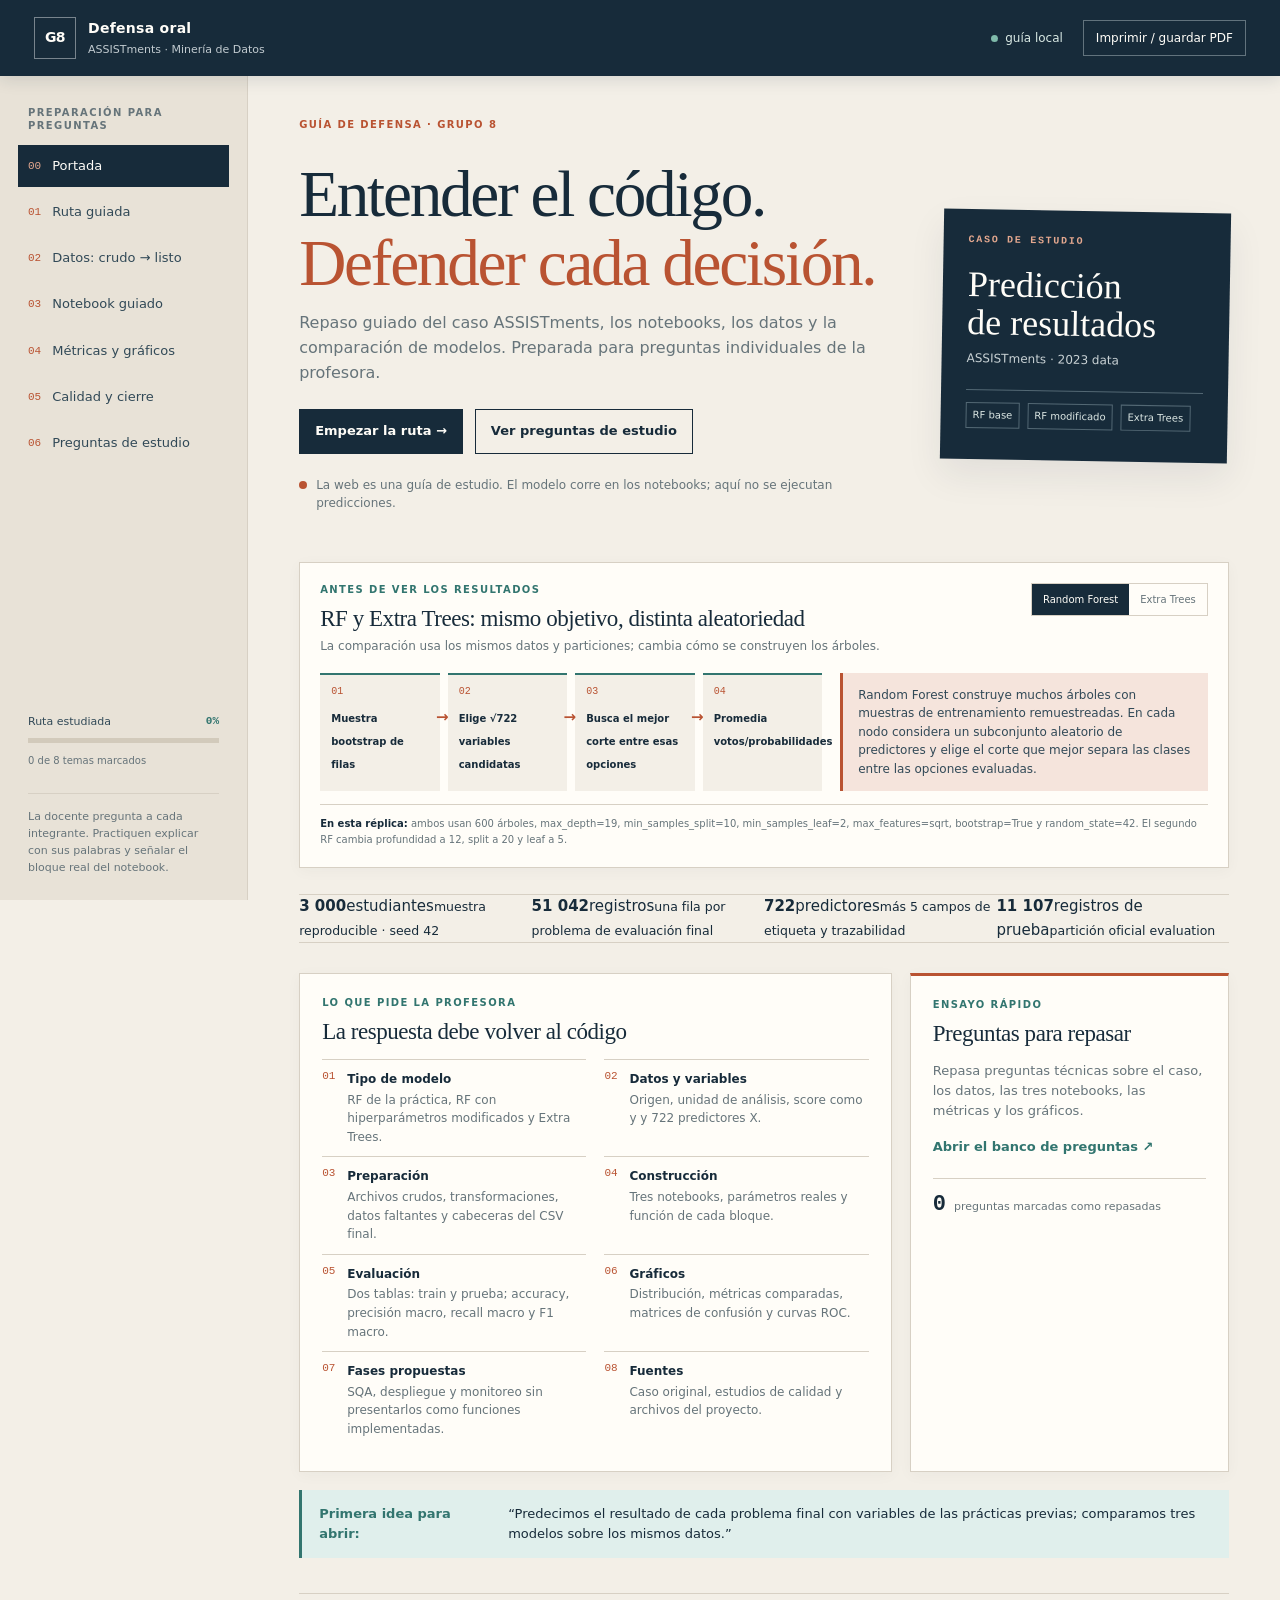
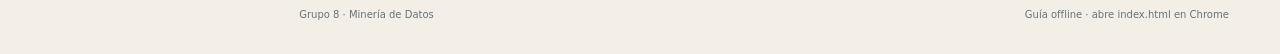
==== basura/index.html @ aad22319 "feat: publicar guia interactiva y notebooks depurados" ====
<!doctype html>
<html lang="es">
<head>
  <meta charset="utf-8">
  <meta name="viewport" content="width=device-width, initial-scale=1">
  <meta name="theme-color" content="#172b3a">
  <meta name="description" content="Guía interactiva para preparar la defensa oral del proyecto ASSISTments del Grupo 8.">
  <title>Defensa oral · ASSISTments · Grupo 8</title>
  <link rel="stylesheet" href="css/guia.css?v=20261109-9">
</head>
<body>
  <header class="topbar">
    <a class="brand" href="#inicio" data-go="inicio" aria-label="Ir al inicio de la guía">
      <span class="brand-mark">G8</span>
      <span><strong>Defensa oral</strong><small>ASSISTments · Minería de Datos</small></span>
    </a>
    <div class="top-actions">
      <span class="offline-badge"><i></i> guía local</span>
      <button class="quiet-button" id="printGuide" type="button">Imprimir / guardar PDF</button>
    </div>
  </header>

  <div class="shell">
    <aside class="sidebar" aria-label="Navegación principal">
      <p class="rail-label">Preparación para preguntas</p>
      <nav id="mainNav">
        <button class="nav-item active" data-go="inicio"><span class="nav-num">00</span> Portada</button>
        <button class="nav-item" data-go="ruta"><span class="nav-num">01</span> Ruta guiada</button>
        <button class="nav-item" data-go="datos"><span class="nav-num">02</span> Datos: crudo → listo</button>
        <button class="nav-item" data-go="codigo"><span class="nav-num">03</span> Notebook guiado</button>
        <button class="nav-item" data-go="resultados"><span class="nav-num">04</span> Métricas y gráficos</button>
        <button class="nav-item" data-go="calidad"><span class="nav-num">05</span> Calidad y cierre</button>
        <button class="nav-item" data-go="preguntas"><span class="nav-num">06</span> Preguntas de estudio</button>
      </nav>
      <div class="rail-progress">
        <div class="rail-progress-head"><span>Ruta estudiada</span><strong id="routePercent">0%</strong></div>
        <div class="progress-track"><span id="routeBar"></span></div>
        <small id="routeCount">0 de 8 temas marcados</small>
      </div>
      <div class="rail-note">La docente pregunta a cada integrante. Practiquen explicar con sus palabras y señalar el bloque real del notebook.</div>
    </aside>

    <main id="mainContent">
      <section class="view active" data-view="inicio" id="inicio">
        <div class="eyebrow">GUÍA DE DEFENSA · GRUPO 8</div>
        <div class="hero-grid">
          <div class="hero-copy">
            <h1>Entender el código.<br><em>Defender cada decisión.</em></h1>
            <p class="lead">Repaso guiado del caso ASSISTments, los notebooks, los datos y la comparación de modelos. Preparada para preguntas individuales de la profesora.</p>
            <div class="hero-actions">
              <button class="button primary" data-go="ruta">Empezar la ruta <span aria-hidden="true">→</span></button>
              <button class="button secondary" data-go="preguntas">Ver preguntas de estudio</button>
            </div>
            <div class="hero-warning"><span class="warning-dot"></span><span>La web es una guía de estudio. El modelo corre en los notebooks; aquí no se ejecutan predicciones.</span></div>
          </div>
          <div class="hero-stamp" aria-label="Tema de la defensa">
            <div class="stamp-top">CASO DE ESTUDIO</div>
            <div class="stamp-main">Predicción<br>de resultados</div>
            <div class="stamp-bottom">ASSISTments · 2023 data</div>
            <div class="stamp-line"></div>
            <div class="stamp-models"><span>RF base</span><span>RF modificado</span><span>Extra Trees</span></div>
          </div>
        </div>
        <section class="algorithm-primer" aria-labelledby="algorithmPrimerTitle">
          <div class="algorithm-primer-heading"><div><div class="panel-kicker">ANTES DE VER LOS RESULTADOS</div><h2 id="algorithmPrimerTitle">RF y Extra Trees: mismo objetivo, distinta aleatoriedad</h2><p>La comparación usa los mismos datos y particiones; cambia cómo se construyen los árboles.</p></div><div class="algorithm-toggle" role="tablist" aria-label="Comparar algoritmos"><button class="active" data-algorithm="rf" type="button">Random Forest</button><button data-algorithm="et" type="button">Extra Trees</button></div></div>
          <div class="algorithm-primer-body"><div id="algorithmDiagram" class="algorithm-diagram"></div><div id="algorithmPrimerText" class="algorithm-primer-text"></div></div>
          <div class="shared-model-note"><b>En esta réplica:</b> ambos usan 600 árboles, max_depth=19, min_samples_split=10, min_samples_leaf=2, max_features=sqrt, bootstrap=True y random_state=42. El segundo RF cambia profundidad a 12, split a 20 y leaf a 5.</div>
        </section>
        <div class="stat-strip" id="statGrid"></div>
        <div class="home-columns">
          <div class="surface-panel checklist-panel">
            <div class="panel-kicker">LO QUE PIDE LA PROFESORA</div>
            <h2>La respuesta debe volver al código</h2>
            <div class="requirement-list" id="requirementList"></div>
          </div>
          <div class="surface-panel oral-panel">
            <div class="panel-kicker">ENSAYO RÁPIDO</div>
            <h2>Preguntas para repasar</h2>
            <p>Repasa preguntas técnicas sobre el caso, los datos, las tres notebooks, las métricas y los gráficos.</p>
            <button class="text-link" id="quickQuestion">Abrir el banco de preguntas <span aria-hidden="true">↗</span></button>
            <div class="quick-stat"><b id="knownCount">0</b><span>preguntas marcadas como repasadas</span></div>
          </div>
        </div>
        <div class="bottom-callout"><strong>Primera idea para abrir:</strong><span>“Predecimos el resultado de cada problema final con variables de las prácticas previas; comparamos tres modelos sobre los mismos datos.”</span></div>
      </section>

      <section class="view" data-view="ruta" id="ruta" hidden>
        <div class="page-heading"><div><div class="eyebrow">01 / EXPLICACIÓN EN ORDEN</div><h1>Ruta guiada de defensa</h1><p class="lead">Sigue el hilo del problema hasta la propuesta. Cada paso incluye qué decir, qué mostrar y dónde encontrarlo.</p></div><div class="heading-mark">08 <small>pasos</small></div></div>
        <div class="guided-layout">
          <nav class="step-list" id="stepList" aria-label="Pasos de la exposición"></nav>
          <article class="step-stage" id="stepStage" aria-live="polite"></article>
        </div>
        <div class="step-controls"><button class="button secondary" id="prevStep">← Anterior</button><div class="step-meter"><span id="stepNumber">Paso 1 de 8</span><div class="progress-track"><span id="stepBar"></span></div></div><button class="button primary" id="nextStep">Siguiente →</button></div>
      </section>

      <section class="view" data-view="datos" id="datos" hidden>
        <div class="page-heading"><div><div class="eyebrow">02 / INSPECCIÓN EN VIVO</div><h1>De archivos crudos a una fila modelable</h1><p class="lead">Si la profesora pide abrir un CSV, explica primero qué representa y luego qué cambió al prepararlo.</p></div><div class="heading-mark">CSV <small>× 2</small></div></div>
        <div class="data-switch" role="tablist" aria-label="Elegir vista de datos">
          <button class="data-tab active" role="tab" aria-selected="true" data-data-tab="raw">Archivos crudos</button>
          <button class="data-tab" role="tab" aria-selected="false" data-data-tab="prepared">CSV preparado</button>
        </div>
        <div class="data-panel active" id="rawPanel" role="tabpanel">
          <div class="data-summary"><div><span class="panel-kicker">ANTES DE TRANSFORMAR</span><h2>Varios archivos, una función por archivo</h2><p>Los datos están distribuidos en archivos con claves que permiten unir resultados finales y actividad previa.</p></div><span class="button secondary small" title="Los datos fuente no se publican en este sitio">CSV crudo: disponible en el proyecto local</span></div>
          <div class="raw-table-wrap"><table class="data-table"><thead><tr><th>Archivo</th><th>Qué aporta</th><th>Qué enseñar</th></tr></thead><tbody id="rawFiles"></tbody></table></div>
          <div class="sample-row"><div class="sample-label">Cabecera real del archivo de puntajes</div><div class="code-mini"><span>assignment_log_id</span><span>problem_id</span><span>score</span><b>[ID oculto]</b><b>[ID oculto]</b><b>0 o 1</b></div><p>Los identificadores se ocultan en esta vista. En evaluation, el código intenta completar <code>score</code> desde <code>unit_test_scores.csv</code> cuando está disponible.</p></div>
        </div>
        <div class="data-panel" id="preparedPanel" role="tabpanel" hidden>
          <div class="data-summary"><div><span class="panel-kicker">DESPUÉS DE PREPARAR</span><h2>Una tabla de 727 columnas</h2><p>La primera fila conserva etiqueta y rastreo; los predictores agregan práctica, tutoría, secuencia, problema y vector de texto ya disponible.</p></div><span class="button secondary small" title="El archivo preparado no se publica en este sitio">CSV procesado: disponible en el proyecto local</span></div>
          <div class="prepared-facts"><div><strong>51 042</strong><span>filas</span></div><div><strong>3 000</strong><span>estudiantes</span></div><div><strong>727</strong><span>columnas totales</span></div><div><strong>722</strong><span>predictores</span></div></div>
          <div class="processed-columns"><div class="panel-kicker">CABECERAS PARA SEÑALAR</div><div id="processedColumns" class="chips"></div></div>
          <div class="file-link-line"><span>El CSV preparado <code>assistments_rf_dataset.csv.gz</code> se genera localmente al ejecutar el notebook de preparación; no se incluye en el sitio.</span></div>
        </div>
        <div class="answer-note"><b>Respuesta corta:</b> los archivos crudos registran partes del proceso; el CSV preparado deja una fila por problema final y las variables numéricas que consume el modelo.</div>
      </section>

      <section class="view" data-view="codigo" id="codigo" hidden>
        <div class="page-heading"><div><div class="eyebrow">03 / CUADERNO INTERACTIVO</div><h1>Recorrido guiado del código</h1><p class="lead">Elige un notebook y avanza por sus etapas. Cada etapa muestra qué entra, qué hace el código, qué produce y abre el bloque fuente relacionado.</p></div><div class="heading-mark">.ipynb <small>3 cuadernos</small></div></div>
        <div class="notebook-topline"><nav id="notebookTabs" class="notebook-tabs" aria-label="Elegir notebook"></nav><div class="notebook-utility"><span><b id="notebookProgress">0</b> celdas repasadas</span><a id="openNotebook" class="text-link" download>Abrir notebook principal ↗</a></div></div>
        <div class="notebook-intro"><div><div class="panel-kicker" id="notebookFileLabel"></div><h2 id="notebookTitle"></h2><p id="notebookPurpose"></p></div><div class="source-label"><i></i>Código fuente · celdas explicadas</div></div>
        <div class="notebook-stage-nav" role="region" aria-label="Navegación por etapas"><button class="button secondary" id="prevNotebookStage" type="button">← Anterior</button><div class="stage-nav-center"><label for="notebookStageSelect">ETAPA DEL NOTEBOOK</label><select id="notebookStageSelect" aria-label="Elegir etapa del notebook"></select><span id="notebookStageCounter"></span></div><button class="button primary" id="nextNotebookStage" type="button">Siguiente →</button></div>
        <section class="notebook-stage-guide" aria-labelledby="notebookStageHeading">
          <div class="stage-guide-heading"><div><div class="panel-kicker">ETAPA SELECCIONADA</div><h2 id="notebookStageHeading">Entrada → proceso → transformación → modelado → salida</h2><p>Abajo se indica a qué fase pertenece y qué hace el código en esta etapa.</p></div><span class="stage-guide-stamp">ETAPA Y FASE</span></div>
          <article id="notebookStageDetail" class="notebook-stage-detail" aria-live="polite"></article>
        </section>
        <div class="notebook-workspace">
          <article class="notebook-cell-view">
            <div class="notebook-cell-heading"><div><span class="cell-in-prompt" id="codeCellNumber">In [ ]</span><h2 id="codeCellTitle"></h2></div><button class="mark-cell" id="markNotebookCell" type="button">Marcar repasada ✓</button></div>
            <p id="codeCellExplanation" class="cell-purpose"></p>
            <div class="code-pointer" aria-live="polite"><span class="code-pointer-arrow" aria-hidden="true">↓</span><div><b>ESTA ETAPA SE SEÑALA EN EL CÓDIGO</b><p id="codePointerText"></p></div></div>
            <div class="cell-code-head"><span>CÓDIGO FUENTE · CELDA DEL NOTEBOOK</span><div class="cell-tools"><label class="cell-search">Buscar<input id="cellSearch" type="search" placeholder="texto dentro de esta celda" aria-label="Buscar en el código"></label><button class="copy-button" id="copyNotebookCell" type="button">Copiar celda</button><span class="source-code-label">Código fuente del notebook principal</span></div></div>
            <div class="notebook-code-scroll" id="notebookCode" aria-label="Código fuente completo de la celda"></div>
            <div class="cell-coach-layout">
              <section class="cell-coach"><div class="panel-kicker">PASO ACTUAL DEL CÓDIGO</div><h3 id="selectedStepTitle"></h3><p id="selectedStepText"></p><div class="coach-step-controls"><button id="prevExplain" type="button">← Subpaso anterior</button><span id="explainStepCount"></span><button id="nextExplain" type="button">Siguiente subpaso →</button></div></section>
              <div class="cell-substeps"><div class="panel-kicker">SUBPASOS DE ESTA CELDA</div><nav class="cell-step-list" id="explanationSteps" aria-label="Subpasos de explicación de la celda"></nav></div>
            </div>
            <div class="code-source-note">Este panel presenta el código del archivo .ipynb y una explicación por pasos. No ejecuta Python ni genera resultados nuevos.</div>
            <div class="notebook-cell-footer"><span id="cellPosition"></span></div>
          </article>
        </div>
        <div class="notebook-map">
          <div><b>Preparación</b><span>Integra fuentes, agrega interacciones y exporta el dataset.</span></div>
          <div><b>Random Forest de la práctica</b><span>Carga datos, construye X/y, entrena, evalúa e infiere.</span></div>
          <div><b>Comparación</b><span>Compara RF base, RF modificado y Extra Trees.</span></div>
        </div>
        <div class="parameter-guide-static" id="parameterGuide"><div class="panel-kicker">DENTRO DEL MODELADO · SIN CAMBIAR LA CORRIDA</div><h2>Qué controla cada ajuste y qué ocurre si sube o baja</h2><p>Estos son efectos esperables en árboles; no son resultados medidos ni controles para reentrenar. La comparación real está en las tablas de métricas.</p><div class="parameter-guide-grid"><article><b>n_estimators · número de árboles</b><p>Si sube, se combinan más árboles: el voto puede estabilizarse, pero aumenta tiempo y memoria. Si baja, el ajuste es más rápido y puede variar más.</p></article><article><b>max_depth · profundidad máxima</b><p>Si sube, cada árbol puede aprender reglas más detalladas y también ajustarse demasiado a train. Si baja, se simplifica y puede dejar patrones sin aprender.</p></article><article><b>min_samples_split · mínimo para dividir</b><p>Si sube, más nodos se quedan sin dividir: baja la complejidad y podría aparecer subajuste. Si baja, se permiten más cortes y reglas más específicas.</p></article><article><b>min_samples_leaf · mínimo por hoja</b><p>Si sube, cada hoja agrupa más registros y las predicciones se suavizan; puede perder casos pequeños. Si baja, se capturan grupos pequeños, con más riesgo de sobreajuste.</p></article><article><b>max_features · variables candidatas por corte</b><p>Con <code>sqrt</code> se consideran aproximadamente la raíz del total de predictores en cada corte. Si se consideran más, los árboles pueden parecerse más y aumenta el trabajo por división; si se consideran menos, aumenta su diversidad.</p></article><article><b>bootstrap · muestreo con reemplazo</b><p>En esta corrida está en <code>True</code>: cada árbol aprende de una muestra con reemplazo. Si se pone <code>False</code>, usa el conjunto de entrenamiento completo por árbol y cambia la diversidad del ensamble.</p></article><article><b>random_state · semilla</b><p><code>42</code> fija las decisiones aleatorias para repetir la corrida. Cambiarla puede cambiar resultados por la aleatoriedad; no hace que el modelo sea mejor por sí sola.</p></article><article><b>n_jobs · núcleos de cálculo</b><p><code>-1</code> permite usar los núcleos disponibles y puede reducir tiempo de ejecución. Cambiarlo afecta el paralelismo, no el diseño de las reglas del árbol.</p></article></div><div class="tree-vocabulary"><div class="panel-kicker">CÓMO LEER UNA REGLA DEL ÁRBOL</div><div class="tree-vocab-grid"><div><b>Nodo</b><span>Punto donde se evalúa una condición sobre una variable.</span></div><div><b>Corte</b><span>La condición que divide los registros. Ejemplo didáctico: <code>action_correct_response ≤ 12.5</code>.</span></div><div><b>Rama</b><span>Camino que sigue cada grupo según cumpla o no la condición.</span></div><div><b>Hoja</b><span>Extremo del árbol que entrega la clase y su probabilidad estimada.</span></div></div><small>El ejemplo de corte es solo para entender la regla; no se afirma que sea un nodo concreto del bosque entrenado.</small></div></div>
      </section>

      <section class="view" data-view="resultados" id="resultados" hidden>
        <div class="page-heading"><div><div class="eyebrow">04 / RESULTADOS DEL CÓDIGO</div><h1>Métricas y gráficos que vamos a presentar</h1><p class="lead">La comparación final usa cuatro métricas: accuracy, precisión macro, recall macro y F1 macro. Las dos tablas muestran los valores del notebook: una para entrenamiento y otra para evaluación. Los gráficos explican la distribución, los errores y la curva ROC.</p></div><div class="heading-mark">4 <small>métricas</small></div></div>
        <div class="results-note"><b>Cómo se obtuvieron:</b> el código ajusta cada modelo con <code>X_train, y_train</code>. En evaluación, predice usando solo <code>X_test</code> y compara las predicciones con <code>y_test</code>, que conserva <code>score</code> real. De esa comparación salen métricas y matrices.</div>
        <div class="results-tables-grid">
          <article class="surface-panel"><div class="panel-kicker">TABLA · ENTRENAMIENTO</div><h2>Métricas sobre train</h2><p>Describe el ajuste del modelo sobre los registros que usó para aprender.</p><div class="table-scroll"><table class="metric-table"><thead><tr><th>Algoritmo</th><th>Accuracy</th><th>Precisión*</th><th>Recall*</th><th>F1-score*</th></tr></thead><tbody id="trainMetricRows"></tbody></table></div></article>
          <article class="surface-panel"><div class="panel-kicker">TABLA · EVALUACIÓN / PRUEBA</div><h2>Métricas sobre evaluation</h2><p>Describe los registros reservados para evaluar el modelo.</p><div class="table-scroll"><table class="metric-table"><thead><tr><th>Algoritmo</th><th>Accuracy</th><th>Precisión*</th><th>Recall*</th><th>F1-score*</th></tr></thead><tbody id="evaluationMetricRows"></tbody></table></div></article>
        </div>
        <p class="table-legend"><b>* Promedio macro:</b> calcula la métrica por separado para score=0 y score=1 y luego promedia ambas clases con el mismo peso. No es una prueba de significancia estadística.</p>
        <div class="results-tables-grid metric-explanation-grid">
          <article class="surface-panel"><div class="panel-kicker">LECTURA TÉCNICA · 1/4</div><h2>Accuracy</h2><p>De todos los registros, ¿qué proporción clasificó correctamente? En el RF base de evaluation: (2 526 + 5 273) / 11 107 = <b>0,7022</b>. No muestra por sí sola qué clase se equivoca.</p></article>
          <article class="surface-panel"><div class="panel-kicker">LECTURA TÉCNICA · 2/4</div><h2>Precisión macro*</h2><p>Para cada clase, divide los aciertos predichos de esa clase entre todas sus predicciones; luego promedia ambas clases. RF base: (0,6604 + 0,7241) / 2 = <b>0,6923</b>. Responde qué tan confiables son las etiquetas predichas.</p></article>
          <article class="surface-panel"><div class="panel-kicker">LECTURA TÉCNICA · 3/4</div><h2>Recall macro*</h2><p>Para cada clase, divide los casos reales correctamente encontrados entre todos los casos reales; luego promedia. RF base: (0,5570 + 0,8023) / 2 = <b>0,6797</b>. El recall específico de score=0 es 0,5570, distinto del macro.</p></article>
          <article class="surface-panel"><div class="panel-kicker">LECTURA TÉCNICA · 4/4</div><h2>F1-score macro*</h2><p>Calcula F1 para score=0 y score=1 y promedia los dos valores. RF base: (0,6043 + 0,7612) / 2 = <b>0,6828</b>. Resume el equilibrio entre precisión y recall por clase.</p></article>
        </div>
        <div class="answer-note"><b>Train vs. evaluation:</b> las métricas de train describen registros usados para ajustar el modelo; evaluation describe registros reservados. RF base pasó de accuracy 0,8347 en train a 0,7022 en evaluation. La diferencia muestra menor rendimiento en registros reservados, pero no identifica por sí sola la causa; además, 31 estudiantes aparecen en ambas particiones.</div>
        <div class="surface-panel metric-chart-section"><div class="panel-kicker">GRÁFICO COMPARATIVO · VALORES FIJOS DEL NOTEBOOK</div><div class="chart-head"><div><h2>Entrenamiento y evaluación, juntos</h2><p>Elige una de las cuatro métricas de las tablas. Las barras muestran los valores ya calculados en las corridas; no vuelven a entrenar ni simulan otros resultados.</p></div><select id="reportedMetricSelect" aria-label="Elegir métrica de comparación"><option value="accuracy">Accuracy</option><option value="pm">Precisión macro</option><option value="rm">Recall macro</option><option value="fm">F1-score macro</option></select></div><div id="reportedMetricChart" class="reported-metric-chart"></div><div id="reportedMetricExplanation" class="chart-caption"></div><div class="reported-legend"><span><i class="legend-train"></i>Entrenamiento</span><span><i class="legend-eval"></i>Evaluación</span></div></div>
        <div class="results-tables-grid extra-figures-grid">
          <article class="surface-panel"><div class="panel-kicker">GRÁFICA DEL NOTEBOOK RF</div><h2>Distribución de <code>score</code></h2><p>Cuenta cuántos registros tienen resultado no exitoso (0) y exitoso (1). Esta figura describe la composición de los datos, no el desempeño del modelo.</p><div id="classDistributionFigure" class="class-distribution-figure"></div><p class="chart-caption">Se muestran las cantidades de train y evaluation que el código conserva de <code>source_split</code>.</p></article>
          <article class="surface-panel"><div class="panel-kicker">GRÁFICA DEL NOTEBOOK RF</div><h2>Variables con mayor importancia</h2><p>El Random Forest ordena predictores según cuánto contribuyen a sus divisiones. Una importancia alta indica uso en los árboles, no causa ni efecto sobre el aprendizaje.</p><div id="featureImportanceFigure" class="feature-importance-figure"></div><p class="chart-caption">RF de la práctica · principales variables calculadas por el notebook.</p></article>
        </div>
        <article class="surface-panel confusion-figure-panel"><div class="panel-kicker">MATRICES DEL NOTEBOOK COMPARATIVO · EVALUATION</div><h2>Tres matrices de confusión</h2><p>Filas = clase real; columnas = clase predicha. La diagonal contiene aciertos y las otras dos celdas contienen errores.</p><div id="reportedConfusionMatrices" class="reported-confusion-grid"></div><div class="matrix-key"><div><b>Real 0 → predicho 0</b><span>Detectó correctamente un resultado no exitoso.</span></div><div><b>Real 0 → predicho 1</b><span>Omitió un resultado no exitoso.</span></div><div><b>Real 1 → predicho 0</b><span>Falsa alerta: el resultado real era exitoso.</span></div><div><b>Real 1 → predicho 1</b><span>Clasificó correctamente un resultado exitoso.</span></div></div><p class="chart-caption"><b>RF práctica:</b> detectó 2 526 de 4 535 registros score=0 y omitió 2 009; además, generó 1 299 falsas alertas.</p></article>
        <figure class="source-roc-figure"><div class="panel-kicker">CURVAS ROC DEL NOTEBOOK COMPARATIVO</div><h2>Discriminación de la clase score=0</h2><img src="assets/curvas_roc_train_prueba.png" alt="Curvas ROC originales para score igual a cero; panel izquierdo entrenamiento y panel derecho evaluación"><figcaption><b>Eje X:</b> tasa de falsos positivos. <b>Eje Y:</b> tasa de verdaderos positivos para score=0. Cada punto corresponde a un umbral; la diagonal es el azar. Una curva más cercana a la esquina superior izquierda discrimina mejor. <b>AUC:</b> resume la curva completa y no significa porcentaje de exactitud.<br><br>AUC en entrenamiento: RF práctica 0,9165; RF modificado 0,8269; Extra Trees 0,8246. AUC en evaluación: 0,7528; 0,7489; 0,7340, respectivamente.</figcaption></figure>
        <div class="results-conclusion"><b>Qué decir:</b> en esta partición el RF de la práctica obtuvo los valores más altos de las cuatro métricas de evaluación: accuracy 0,7022, precisión macro 0,6923, recall macro 0,6797 y F1 macro 0,6828. La matriz muestra además que su recall específico de score=0 fue 2 526/4 535 (55,70 %). La evaluación comparte 31 estudiantes con train, así que no prueba rendimiento en estudiantes completamente nuevos.</div>
      </section>

      <section class="view" data-view="preguntas" id="preguntas" hidden>
        <div class="page-heading"><div><div class="eyebrow">06 / BANCO DE ESTUDIO</div><h1>Preguntas técnicas y respuestas</h1><p class="lead">Busca por tema, lee la pregunta e intenta responder antes de abrir su explicación. Cada respuesta debe poder señalarse en un notebook, en una tabla o en una figura.</p></div><div class="heading-mark">5 <small>preguntas</small></div></div>
        <div class="answer-note"><b>Formato indicado por la docente:</b> habrá cinco preguntas individuales en aproximadamente diez minutos. Cada integrante debe poder responder sobre comprensión, preprocesamiento, normalización, modelado, evaluación o despliegue; no hay una parte que le corresponda con anticipación. Si no sabe, es mejor decir “no lo sé” que inventar y perder tiempo. Responda primero en una frase, señale el código o resultado y amplíe solo si le repreguntan.</div>
        <div class="study-question-controls"><label>Tema<select id="questionFilter" aria-label="Filtrar preguntas por tema"></select></label><label>Buscar<input id="questionSearch" type="search" placeholder="score, X, recall, BERT…"></label><span id="questionCount" class="small"></span></div>
        <div class="question-list" id="questionList"></div>
        <div class="answer-note"><b>Recomendación:</b> expliquen con sus propias palabras y nombren el notebook, la celda o la figura que respalda la respuesta. No reciten una definición aislada: conecten qué entra, qué hace el código y qué salida produce.</div>
      </section>

      <section class="view" data-view="calidad" id="calidad" hidden>
        <div class="page-heading"><div><div class="eyebrow">07 / CIERRE, CALIDAD Y LÍMITES</div><h1>Qué está implementado y qué se propone</h1><p class="lead">No atribuyan al caso ni a la réplica un servicio de despliegue que no existe. Presenten las fases futuras como propuesta.</p></div><div class="heading-mark">Q <small>checks</small></div></div>
        <div class="phase-list" id="phaseList"></div>
        <div class="closing-grid">
          <div class="surface-panel"><div class="panel-kicker">DOS CONCLUSIONES QUE SE PUEDEN DEFENDER</div><h2>Con números y límites</h2><ol class="conclusion-list"><li>En esta comparación, el RF de la práctica obtuvo los valores más altos de accuracy, precisión macro, recall macro y F1 macro en evaluation. Es la mejor de estas tres corridas sobre esta partición.</li><li>La partición evaluation separa registros, pero comparte 31 estudiantes y 552 filas con train. Para afirmar rendimiento en alumnos completamente nuevos, hace falta una evaluación agrupada por student_id.</li></ol></div>
          <div class="surface-panel"><div class="panel-kicker">ANEXOS QUE PIDE LA PROFESORA</div><h2>Datos, código y estudio</h2><div class="link-list"><a href="../ASSISTments_01_Preparar_CSV.ipynb">Notebook de preparación ↗</a><a href="../ASSISTments_RF_Colab_ES.ipynb">Notebook Random Forest ↗</a><a href="../ASSISTments_Comparacion_RF_ExtraTrees.ipynb">Notebook comparativo ↗</a><a id="paperLink" target="_blank" rel="noopener">Caso de estudio ↗</a><a id="repoLink" target="_blank" rel="noopener">Repositorio de datos ↗</a></div><div id="qualityRefs" class="reference-lines"></div><p class="muted-note">Los CSV fuente y procesado permanecen en la carpeta local de datos y no se publican en este sitio.</p></div>
        </div>
        <div class="ai-note"><b>Uso de IA:</b> la guía se organizó con apoyo de IA. El equipo debe contrastar los números con el código y explicar las decisiones con sus propias palabras.</div>
        <div class="final-oral"><span class="final-number">30s</span><p><b>Cierre en una frase:</b> “La réplica compara tres modelos sobre la misma muestra; el RF de la práctica lideró varias métricas de prueba, pero aún omite no éxitos y la partición comparte estudiantes. El siguiente paso es validar por estudiante y proponer controles de despliegue y monitoreo.”</p><button class="button primary" data-go="preguntas">Practicar otra pregunta →</button></div>
      </section>

      <footer class="page-footer"><span>Grupo 8 · Minería de Datos</span><span>Guía offline · abre index.html en Chrome</span></footer>
    </main>
  </div>
  <div id="toast" role="status" aria-live="polite"></div>
  <script src="js/contenido.js?v=20261109-9"></script>
  <script src="js/notebooks.js?v=20261109-9"></script>
  <script src="js/etapas_notebooks.js?v=20261109-9"></script>
  <script src="js/guia.js?v=20261109-9"></script>
</body>
</html>
---- basura/css/guia.css ----
:root {
  --ink: #172b3a;
  --ink-soft: #314957;
  --paper: #f3efe7;
  --surface: #fffdf8;
  --surface-alt: #ece6da;
  --line: #d7d0c4;
  --muted: #66747a;
  --rust: #b95332;
  --rust-soft: #f5e4dc;
  --teal: #32756f;
  --teal-soft: #e0efec;
  --white: #ffffff;
  --shadow: 0 16px 36px rgba(23, 43, 58, .08);
  --serif: Georgia, 'Times New Roman', serif;
  --sans: 'Segoe UI', system-ui, -apple-system, sans-serif;
  --mono: 'Cascadia Code', 'Consolas', monospace;
}
* { box-sizing: border-box; }
html { scroll-behavior: smooth; }
body { margin: 0; background: var(--paper); color: var(--ink); font: 15px/1.55 var(--sans); }
button, input, select { font: inherit; }
button { color: inherit; }
a { color: var(--teal); text-underline-offset: 3px; }
:focus-visible { outline: 3px solid var(--rust); outline-offset: 3px; }
.topbar { height: 76px; display: flex; align-items: center; justify-content: space-between; padding: 0 34px; background: var(--ink); color: var(--surface); position: sticky; top: 0; z-index: 30; box-shadow: 0 3px 16px rgba(23,43,58,.14); }
.brand { display: inline-flex; align-items: center; gap: 12px; color: inherit; text-decoration: none; }
.brand-mark { width: 42px; height: 42px; display: grid; place-items: center; border: 1px solid rgba(255,255,255,.42); font-weight: 800; letter-spacing: -.04em; font-size: 14px; }
.brand strong, .brand small { display: block; }
.brand strong { font-size: 14px; letter-spacing: .02em; }
.brand small { color: #c2cbd0; font-size: 11px; margin-top: 1px; }
.top-actions { display: flex; align-items: center; gap: 20px; }
.offline-badge { display: inline-flex; align-items: center; gap: 7px; color: #d8e8e3; font-size: 12px; }
.offline-badge i { display: inline-block; width: 7px; height: 7px; border-radius: 50%; background: #7fbaaa; }
.quiet-button { border: 1px solid #62737d; background: transparent; color: var(--surface); padding: 8px 12px; cursor: pointer; font-size: 12px; }
.quiet-button:hover { border-color: var(--surface); }
.shell { display: grid; grid-template-columns: 248px minmax(0,1fr); max-width: 1600px; margin: 0 auto; min-height: calc(100vh - 76px); }
.sidebar { background: #e8e2d7; border-right: 1px solid var(--line); padding: 30px 18px 24px; position: sticky; top: 76px; height: calc(100vh - 76px); display: flex; flex-direction: column; overflow-y: auto; }
.rail-label, .panel-kicker, .eyebrow { font-size: 10px; line-height: 1.3; text-transform: uppercase; letter-spacing: .14em; font-weight: 800; color: var(--muted); }
.rail-label { padding: 0 10px; margin: 0 0 13px; }
#mainNav { display: grid; gap: 4px; }
.nav-item { border: 0; background: transparent; text-align: left; padding: 11px 10px; display: flex; gap: 11px; align-items: center; cursor: pointer; font-size: 13px; color: var(--ink-soft); transition: background .16s ease, color .16s ease; }
.nav-item:hover { background: rgba(255,255,255,.55); }
.nav-item.active { background: var(--ink); color: var(--surface); }
.nav-num { font: 11px var(--mono); color: var(--rust); }
.nav-item.active .nav-num { color: #e4a88f; }
.rail-progress { margin-top: auto; padding: 22px 10px 0; }
.rail-progress-head { display: flex; justify-content: space-between; font-size: 11px; color: var(--ink-soft); }
.rail-progress-head strong { color: var(--teal); font-family: var(--mono); }
.progress-track { height: 5px; background: #d2cabb; margin: 8px 0 5px; overflow: hidden; }
.progress-track span { display: block; height: 100%; width: 0; background: var(--teal); transition: width .3s ease; }
.rail-progress small { color: var(--muted); font-size: 10px; }
.rail-note { border-top: 1px solid var(--line); margin: 22px 10px 0; padding-top: 14px; color: var(--muted); font-size: 11px; }
#mainContent { padding: 42px clamp(22px,4vw,64px) 28px; min-width: 0; }
.view { max-width: 1160px; margin: 0 auto; animation: appear .24s ease both; }
.view[hidden] { display: none !important; }
@keyframes appear { from { opacity: .4; transform: translateY(5px); } to { opacity: 1; transform: translateY(0); } }
.eyebrow { color: var(--rust); margin-bottom: 11px; }
h1, h2, h3, p { margin-top: 0; }
h1, h2, h3 { color: var(--ink); }
h1 { font: 500 clamp(30px,3.5vw,47px)/1.05 var(--serif); letter-spacing: -.035em; margin-bottom: 14px; }
h1 em { color: var(--rust); font-style: normal; }
h2 { font: 500 23px/1.18 var(--serif); letter-spacing: -.02em; margin-bottom: 12px; }
h3 { font: 600 15px/1.3 var(--sans); margin-bottom: 7px; }
.lead { color: var(--muted); max-width: 740px; font-size: 15px; margin-bottom: 0; }
.hero-grid { display: grid; grid-template-columns: minmax(0,1.5fr) minmax(250px,.72fr); gap: 44px; align-items: center; padding: 18px 0 32px; }
.hero-copy h1 { font-size: clamp(38px,5.1vw,66px); max-width: 730px; }
.hero-copy .lead { max-width: 630px; font-size: 16px; }
.hero-actions { display: flex; gap: 12px; margin-top: 24px; flex-wrap: wrap; }
.button { border: 1px solid var(--ink); padding: 11px 15px; cursor: pointer; font-size: 13px; font-weight: 700; transition: transform .16s ease, box-shadow .16s ease, background .16s ease; }
.button:hover { transform: translateY(-2px); box-shadow: 0 5px 13px rgba(23,43,58,.12); }
.button.primary { background: var(--ink); color: var(--surface); }
.button.primary:hover { background: var(--teal); border-color: var(--teal); }
.button.secondary { background: transparent; color: var(--ink); }
.button.secondary:hover { background: var(--surface); }
.button.small { padding: 9px 12px; font-size: 12px; white-space: nowrap; }
.hero-warning { display: flex; gap: 9px; align-items: flex-start; max-width: 670px; margin-top: 22px; color: var(--muted); font-size: 12px; }
.warning-dot { flex: 0 0 8px; height: 8px; margin-top: 5px; border-radius: 50%; background: var(--rust); }
.hero-stamp { min-height: 250px; padding: 25px 25px 20px; background: var(--ink); color: var(--surface); position: relative; transform: rotate(1deg); box-shadow: var(--shadow); }
.stamp-top { color: #e4a88f; font: 800 10px var(--mono); letter-spacing: .17em; }
.stamp-main { font: 500 36px/1.05 var(--serif); margin: 21px 0 7px; }
.stamp-bottom { color: #c8d1d4; font-size: 12px; }
.stamp-line { height: 1px; background: #536874; margin: 22px 0 12px; }
.stamp-models { display: flex; gap: 8px; flex-wrap: wrap; font-size: 10px; color: #dce7e4; }
.stamp-models span { border: 1px solid #536874; padding: 4px 6px; }
.stat-strip { display: grid; grid-template-columns: repeat(4,minmax(0,1fr)); border-top: 1px solid var(--line); border-bottom: 1px solid var(--line); margin-bottom: 30px; }
.stat-item { padding: 18px 16px 16px 0; border-right: 1px solid var(--line); margin-right: 18px; }
.stat-item:last-child { border-right: 0; margin-right: 0; }
.stat-value { font: 600 27px/1 var(--mono); color: var(--ink); letter-spacing: -.06em; }
.stat-label { display: block; font-weight: 700; font-size: 12px; margin-top: 8px; }
.stat-note { display: block; color: var(--muted); font-size: 10px; margin-top: 2px; }
.home-columns { display: grid; grid-template-columns: minmax(0,1.3fr) minmax(250px,.7fr); gap: 18px; }
.surface-panel { background: var(--surface); border: 1px solid var(--line); padding: 22px; box-shadow: 0 3px 14px rgba(23,43,58,.035); }
.panel-kicker { color: var(--teal); margin-bottom: 9px; }
.checklist-panel h2, .oral-panel h2 { margin-bottom: 14px; }
.requirement-list { display: grid; grid-template-columns: 1fr 1fr; gap: 0 18px; }
.requirement { border-top: 1px solid var(--line); padding: 10px 0; display: grid; grid-template-columns: 18px 1fr; gap: 7px; font-size: 12px; }
.requirement i { font-style: normal; color: var(--rust); font: 11px var(--mono); }
.requirement strong { display: block; margin-bottom: 2px; font-size: 12px; }
.requirement span { color: var(--muted); }
.oral-panel { border-top: 3px solid var(--rust); }
.oral-panel p { color: var(--muted); font-size: 13px; }
.text-link { border: 0; padding: 0; background: transparent; color: var(--teal); font-weight: 800; cursor: pointer; text-align: left; font-size: 13px; }
.text-link:hover { color: var(--rust); text-decoration: underline; text-underline-offset: 4px; }
.quick-stat { display: flex; align-items: baseline; gap: 8px; border-top: 1px solid var(--line); margin-top: 20px; padding-top: 13px; color: var(--muted); font-size: 11px; }
.quick-stat b { color: var(--ink); font: 600 22px var(--mono); }
.bottom-callout { margin-top: 18px; padding: 14px 17px; border-left: 3px solid var(--teal); background: var(--teal-soft); display: grid; grid-template-columns: 175px 1fr; gap: 14px; font-size: 13px; }
.bottom-callout strong { color: var(--teal); }
.page-heading { display: flex; align-items: flex-end; justify-content: space-between; gap: 26px; border-bottom: 1px solid var(--line); padding-bottom: 20px; margin-bottom: 25px; }
.page-heading h1 { margin-bottom: 9px; }
.heading-mark { border-left: 1px solid var(--line); padding: 4px 0 4px 18px; font: 500 32px var(--mono); white-space: nowrap; color: var(--rust); }
.heading-mark small { display: block; color: var(--muted); font: 10px var(--sans); letter-spacing: .08em; text-transform: uppercase; }
.guided-layout { display: grid; grid-template-columns: 245px minmax(0,1fr); gap: 22px; align-items: start; }
.step-list { display: grid; border-top: 1px solid var(--line); }
.step-link { text-align: left; border: 0; border-bottom: 1px solid var(--line); background: transparent; padding: 12px 11px; cursor: pointer; display: flex; align-items: center; gap: 11px; color: var(--ink-soft); font-size: 12px; }
.step-link:hover { background: rgba(255,255,255,.5); }
.step-link.active { background: var(--ink); color: var(--surface); }
.step-link.complete .step-index { background: var(--teal); color: white; border-color: var(--teal); }
.step-index { width: 26px; height: 26px; border: 1px solid var(--line); display: grid; place-items: center; color: var(--rust); font: 10px var(--mono); flex: 0 0 26px; }
.step-link small { display: block; opacity: .7; margin-top: 2px; font-size: 10px; }
.step-stage { min-height: 385px; background: var(--surface); border: 1px solid var(--line); padding: clamp(20px,3vw,34px); position: relative; }
.step-tag { color: var(--rust); font: 11px var(--mono); letter-spacing: .04em; margin-bottom: 9px; }
.step-stage h2 { font-size: 29px; }
.step-say { font: 500 18px/1.45 var(--serif); max-width: 760px; color: var(--ink-soft); border-left: 3px solid var(--rust); padding-left: 16px; margin: 18px 0 22px; }
.step-detail-grid { display: grid; grid-template-columns: 1fr 1fr; gap: 14px; }
.step-detail { padding: 14px; background: var(--paper); font-size: 12px; }
.step-detail.step-deep { margin-top: 12px; border-left: 3px solid var(--teal); line-height: 1.65; }
.step-detail.step-deep p { max-width: 105ch; line-height: 1.7; }
.step-detail strong { display: block; color: var(--teal); text-transform: uppercase; font-size: 10px; letter-spacing: .1em; margin-bottom: 6px; }
.step-code { padding: 12px; margin: 0; background: #172b3a; color: #f6f0e7; overflow: auto; font: 11px/1.55 var(--mono); white-space: pre-wrap; }
.step-question { margin-top: 15px; border-top: 1px solid var(--line); padding-top: 13px; }
.step-question summary { cursor: pointer; font-size: 12px; font-weight: 800; color: var(--teal); }
.step-question p { font-size: 12px; margin: 10px 0 0; }
.step-controls { display: flex; align-items: center; gap: 16px; justify-content: space-between; margin: 17px 0 0 267px; }
.step-meter { width: min(280px,40%); text-align: center; font-size: 11px; color: var(--muted); }
.step-meter .progress-track { margin-top: 6px; }
.data-switch, .split-controls { display: flex; gap: 0; border-bottom: 1px solid var(--line); margin-bottom: 18px; }
.data-tab, .split-tab { border: 0; border-bottom: 3px solid transparent; margin-bottom: -1px; padding: 12px 16px; background: transparent; cursor: pointer; font-size: 13px; color: var(--muted); font-weight: 700; }
.data-tab.active, .split-tab.active { color: var(--ink); border-color: var(--rust); }
.data-panel[hidden] { display: none; }
.data-summary { display: flex; justify-content: space-between; gap: 22px; align-items: center; margin-bottom: 18px; }
.data-summary h2 { margin-bottom: 6px; }
.data-summary p { color: var(--muted); font-size: 13px; margin-bottom: 0; }
.raw-table-wrap, .table-scroll { overflow-x: auto; border: 1px solid var(--line); background: var(--surface); }
.data-table, .metric-table { width: 100%; border-collapse: collapse; font-size: 12px; }
.data-table th, .data-table td, .metric-table th, .metric-table td { padding: 10px 11px; text-align: left; border-bottom: 1px solid var(--line); vertical-align: top; }
.data-table th, .metric-table th { background: var(--ink); color: var(--surface); font-size: 10px; letter-spacing: .04em; white-space: nowrap; }
.data-table td:first-child { font: 11px var(--mono); color: var(--rust); min-width: 235px; }
.data-table td:nth-child(2) { color: var(--muted); }
.data-table td:last-child { min-width: 180px; }
.data-table tr:last-child td, .metric-table tr:last-child td { border-bottom: 0; }
.sample-row { display: grid; grid-template-columns: 160px 1fr; gap: 10px 18px; align-items: start; border-top: 1px solid var(--line); margin-top: 18px; padding-top: 16px; }
.sample-label { font-size: 12px; font-weight: 800; }
.code-mini { display: grid; grid-template-columns: repeat(3,1fr); max-width: 540px; border: 1px solid var(--line); background: var(--surface); font: 11px var(--mono); }
.code-mini span, .code-mini b { padding: 7px 9px; border-right: 1px solid var(--line); border-bottom: 1px solid var(--line); overflow: hidden; text-overflow: ellipsis; }
.code-mini span { color: var(--muted); }
.code-mini b { color: var(--teal); font-weight: 600; }
.sample-row p { grid-column: 2; color: var(--muted); font-size: 11px; margin: 0; }
.prepared-facts { display: grid; grid-template-columns: repeat(4,1fr); border-top: 1px solid var(--line); border-bottom: 1px solid var(--line); margin: 16px 0 22px; }
.prepared-facts div { padding: 12px 14px; border-right: 1px solid var(--line); }
.prepared-facts div:last-child { border: 0; }
.prepared-facts strong, .prepared-facts span { display: block; }
.prepared-facts strong { font: 600 22px var(--mono); color: var(--teal); }
.prepared-facts span { color: var(--muted); font-size: 11px; }
.chips { display: flex; flex-wrap: wrap; gap: 7px; margin: 11px 0; }
.chip { background: var(--surface); border: 1px solid var(--line); padding: 6px 8px; font: 10px var(--mono); color: var(--ink-soft); overflow-wrap: anywhere; }
.file-link-line { display: flex; flex-direction: column; gap: 4px; margin-top: 19px; padding: 12px 14px; background: var(--teal-soft); font-size: 12px; }
.file-link-line span { color: var(--muted); font-size: 10px; }
.answer-note { padding: 13px 15px; background: var(--rust-soft); border-left: 3px solid var(--rust); margin-top: 17px; font-size: 12px; }
.answer-note b { color: var(--rust); }
.code-layout { display: grid; grid-template-columns: 245px minmax(0,1fr); gap: 20px; align-items: start; }
.code-tabs { display: grid; border-top: 1px solid var(--line); }
.code-tab { border: 0; border-bottom: 1px solid var(--line); background: transparent; text-align: left; padding: 12px; font-size: 12px; cursor: pointer; color: var(--ink-soft); }
.code-tab.active { background: var(--ink); color: var(--surface); }
.code-workbench { border: 1px solid var(--line); background: var(--surface); padding: 19px; }
.code-meta { display: flex; justify-content: space-between; gap: 14px; align-items: flex-start; }
.code-meta h2 { margin-bottom: 0; }
.code-meta span { font: 10px var(--mono); color: var(--rust); }
.copy-button { border: 1px solid var(--line); background: transparent; padding: 7px 9px; cursor: pointer; font-size: 11px; white-space: nowrap; }
.copy-button:hover { border-color: var(--teal); color: var(--teal); }
.code-explanation { color: var(--muted); font-size: 12px; margin: 12px 0; }
.code-window { min-height: 178px; max-height: 360px; overflow: auto; white-space: pre; padding: 16px; background: #172b3a; color: #f4efe6; font: 12px/1.6 var(--mono); tab-size: 4; }
.code-tip { display: flex; gap: 10px; margin-top: 12px; color: var(--muted); font-size: 11px; }
.tip-mark { color: var(--rust); font: 800 15px var(--mono); }
.notebook-map { display: grid; grid-template-columns: repeat(3,1fr); margin-top: 17px; border-top: 1px solid var(--line); border-bottom: 1px solid var(--line); }
.notebook-map div { padding: 13px 15px 13px 0; border-right: 1px solid var(--line); margin-right: 15px; }
.notebook-map div:last-child { border: 0; margin: 0; }
.notebook-map b, .notebook-map span { display: block; }
.notebook-map b { font-size: 11px; margin-bottom: 5px; }
.notebook-map span { color: var(--muted); font-size: 10px; }
.notebook-topline { display: flex; align-items: flex-end; justify-content: space-between; gap: 16px; border-bottom: 1px solid var(--line); margin-bottom: 15px; }
.notebook-tabs { display: flex; flex-wrap: wrap; gap: 4px; }
.notebook-tab { border: 1px solid transparent; border-bottom: 3px solid transparent; padding: 11px 13px; background: transparent; color: var(--muted); cursor: pointer; font-size: 12px; font-weight: 700; text-align: left; }
.notebook-tab.active { color: var(--ink); border-bottom-color: var(--rust); background: rgba(255,253,248,.64); }
.notebook-utility { display: flex; align-items: center; gap: 15px; padding: 0 3px 11px; white-space: nowrap; color: var(--muted); font-size: 10px; }
.notebook-utility b { color: var(--teal); font: 700 14px var(--mono); }
.notebook-utility .text-link { font-size: 11px; }
.notebook-intro { display: flex; justify-content: space-between; align-items: flex-start; gap: 18px; padding: 17px 19px; margin-bottom: 15px; background: var(--ink); color: var(--surface); }
.notebook-intro .panel-kicker { color: #9fcbc2; font: 10px var(--mono); margin-bottom: 5px; }
.notebook-intro h2 { color: var(--surface); margin-bottom: 5px; }
.notebook-intro p { color: #d0d9d8; font-size: 12px; margin: 0; max-width: 760px; }
.simulation-label { display: inline-flex; align-items: center; gap: 7px; border: 1px solid #637983; padding: 7px 9px; white-space: nowrap; color: #e3c9a9; font-size: 10px; }
.simulation-label i, .output-head i { display: inline-block; width: 7px; height: 7px; border-radius: 50%; background: #d9a26b; }
.notebook-workspace { display: grid; grid-template-columns: 265px minmax(0,1fr); gap: 13px; align-items: start; }
.notebook-cell-rail { background: var(--surface-alt); border: 1px solid var(--line); position: sticky; top: 90px; max-height: calc(100vh - 112px); overflow-y: auto; }
.cell-rail-heading { padding: 12px 13px; border-bottom: 1px solid var(--line); display: flex; justify-content: space-between; align-items: center; gap: 8px; font-size: 9px; letter-spacing: .1em; font-weight: 800; color: var(--muted); }
.cell-rail-heading small { font: 10px var(--mono); color: var(--teal); white-space: nowrap; }
.notebook-cell-link { display: grid; width: 100%; grid-template-columns: 28px 1fr; gap: 8px; align-items: start; padding: 11px 12px; text-align: left; border: 0; border-bottom: 1px solid var(--line); cursor: pointer; background: transparent; color: var(--ink-soft); }
.notebook-cell-link:hover { background: rgba(255,253,248,.7); }
.notebook-cell-link.active { background: var(--surface); box-shadow: inset 3px 0 var(--rust); }
.cell-link-index { color: var(--rust); font: 11px var(--mono); padding-top: 1px; }
.notebook-cell-link b, .notebook-cell-link small { display: block; }
.notebook-cell-link b { font-size: 11px; line-height: 1.35; }
.notebook-cell-link small { margin-top: 4px; color: var(--muted); font: 9px var(--mono); }
.notebook-cell-view { min-width: 0; background: var(--surface); border: 1px solid var(--line); padding: 17px; }
.notebook-cell-heading { display: flex; justify-content: space-between; align-items: flex-start; gap: 12px; border-bottom: 1px solid var(--line); padding-bottom: 12px; }
.notebook-cell-heading > div { display: flex; align-items: baseline; gap: 10px; min-width: 0; }
.notebook-cell-heading h2 { margin: 0; font-size: 22px; }
.cell-in-prompt { color: var(--teal); font: 10px var(--mono); white-space: nowrap; }
.mark-cell { border: 1px solid var(--line); background: transparent; padding: 7px 9px; cursor: pointer; color: var(--muted); font-size: 10px; white-space: nowrap; }
.mark-cell.done { color: var(--teal); border-color: var(--teal); background: var(--teal-soft); }
.cell-purpose { color: var(--muted); font-size: 12px; margin: 12px 0 15px; }
.cell-code-head { display: flex; justify-content: space-between; align-items: center; gap: 12px; padding: 9px 11px; background: #253946; color: #d4e2df; font: 9px var(--mono); letter-spacing: .06em; }
.cell-tools { display: flex; align-items: center; gap: 7px; }
.cell-search { display: flex; align-items: center; gap: 6px; color: #c1cdcd; font: 9px var(--sans); letter-spacing: 0; }
.cell-search input { width: 145px; border: 1px solid #647781; background: #172b3a; color: white; padding: 5px 7px; font: 10px var(--mono); }
.cell-tools .copy-button { color: #f4efe6; border-color: #647781; font-size: 10px; }
.run-cell { padding: 7px 9px; font-size: 10px; white-space: nowrap; }
.notebook-code-scroll { max-height: 560px; overflow: auto; background: #172b3a; color: #e9eee9; padding: 9px 0; font: 11px/1.58 var(--mono); tab-size: 4; }
.notebook-code-line { min-height: 17px; display: grid; grid-template-columns: 44px minmax(max-content,1fr); padding-right: 12px; white-space: pre; }
.notebook-code-line code { color: inherit; font: inherit; white-space: pre; }
.line-number { text-align: right; padding-right: 10px; user-select: none; color: #71848b; border-right: 1px solid #334a55; margin-right: 11px; }
.notebook-code-line.focus { background: rgba(50,117,111,.35); box-shadow: inset 3px 0 #71b5a7; }
.notebook-code-line.search-hit { background: rgba(217,162,107,.28); }
.cell-coach-layout { display: grid; grid-template-columns: minmax(0,1fr) minmax(190px,.62fr); gap: 13px; margin-top: 13px; }
.cell-coach { padding: 14px; background: var(--teal-soft); min-height: 148px; }
.cell-coach .panel-kicker { font-size: 9px; }
.cell-coach h3 { margin: 0 0 6px; }
.cell-coach p { color: var(--ink-soft); font-size: 12px; margin: 0; }
.cell-step-list { display: grid; align-content: start; border-top: 1px solid var(--line); }
.cell-step-button { display: grid; grid-template-columns: 23px 1fr; align-items: start; gap: 7px; padding: 8px 5px; border: 0; border-bottom: 1px solid var(--line); text-align: left; cursor: pointer; background: transparent; color: var(--muted); font-size: 10px; }
.cell-step-button span { color: var(--rust); font: 10px var(--mono); }
.cell-step-button.active { color: var(--ink); font-weight: 800; }
.coach-step-controls { display: flex; align-items: center; gap: 9px; margin-top: 12px; font: 9px var(--mono); color: var(--muted); }
.coach-step-controls button { border: 0; padding: 0; background: transparent; color: var(--teal); cursor: pointer; font-size: 10px; }
.coach-step-controls button:disabled { color: #9aa4a5; cursor: default; }
.coach-step-controls span { margin-left: auto; }
.simulated-output { margin-top: 14px; border: 1px solid #b6c7c4; background: #f7faf7; }
.output-head { display: flex; justify-content: space-between; align-items: center; padding: 9px 12px; background: #e4efec; color: var(--teal); font: 800 9px var(--mono); letter-spacing: .08em; }
.output-head span { display: flex; align-items: center; gap: 7px; }
.output-head i { background: var(--teal); }
.output-head button { border: 0; background: transparent; color: var(--teal); cursor: pointer; font: 10px var(--sans); }
.output-caveat { padding: 8px 12px 0; margin: 0; color: var(--muted); font-size: 10px; }
.output-pre { margin: 0; padding: 12px; white-space: pre-wrap; overflow-wrap: anywhere; color: var(--ink-soft); font: 11px/1.55 var(--mono); }
.output-note { margin: 0; padding: 11px 12px 4px; color: var(--ink-soft); font-size: 11px; }
.sim-table-scroll { overflow-x: auto; padding: 9px 12px 13px; }
.sim-output-table { border-collapse: collapse; min-width: 960px; width: 100%; font: 9px var(--mono); font-variant-numeric: tabular-nums; }
.sim-output-table th, .sim-output-table td { border-bottom: 1px solid var(--line); padding: 6px 7px; text-align: right; white-space: nowrap; }
.sim-output-table th { color: var(--teal); background: #e4efec; }
.sim-output-table td:first-child, .sim-output-table th:first-child { text-align: left; }
.sim-output-figure { display: block; width: min(100%,850px); margin: 8px auto 15px; border: 1px solid var(--line); background: white; }
.notebook-cell-footer { display: flex; align-items: center; justify-content: space-between; gap: 10px; margin-top: 14px; padding-top: 12px; border-top: 1px solid var(--line); }
.notebook-cell-footer .button { padding: 8px 11px; font-size: 10px; }
.notebook-cell-footer span { color: var(--muted); font: 9px var(--mono); }
.notebook-cell-footer button:disabled { opacity: .45; cursor: default; transform: none; box-shadow: none; }
.split-controls { gap: 6px; margin-bottom: 15px; }
.split-tab { display: flex; align-items: baseline; gap: 10px; }
.split-tab small { font: 10px var(--mono); color: var(--muted); }
.result-reading { display: flex; gap: 14px; align-items: baseline; margin-bottom: 12px; padding-left: 12px; border-left: 3px solid var(--teal); font-size: 12px; }
.result-reading b { color: var(--teal); }
.result-reading span { color: var(--muted); }
.metric-table { min-width: 1080px; font: 11px var(--mono); font-variant-numeric: tabular-nums; }
.metric-table th { position: sticky; top: 0; text-align: right; }
.metric-table th:first-child, .metric-table td:first-child { text-align: left; font-family: var(--sans); white-space: nowrap; }
.metric-table td { text-align: right; }
.metric-table tr:nth-child(even) td { background: #faf8f2; }
.metric-table td:first-child { font-weight: 700; }
.table-legend { color: var(--muted); font-size: 10px; margin: 7px 0 18px; }
.result-grid { display: grid; grid-template-columns: minmax(0,1fr) minmax(280px,.9fr); gap: 16px; margin-top: 16px; }
.chart-panel, .confusion-panel { min-width: 0; }
.chart-head { display: flex; align-items: flex-start; justify-content: space-between; gap: 10px; }
.chart-head h2 { margin-bottom: 8px; }
select, input[type=search] { border: 1px solid var(--line); background: var(--surface); color: var(--ink); padding: 8px 10px; font-size: 12px; }
.bar-chart { display: grid; gap: 12px; margin-top: 13px; }
.bar-row { display: grid; grid-template-columns: 112px minmax(55px,1fr) 48px; align-items: center; gap: 9px; font-size: 11px; }
.bar-label { color: var(--ink-soft); }
.bar-track { height: 13px; background: var(--paper); position: relative; }
.bar-fill { height: 100%; background: var(--teal); transition: width .35s ease; }
.bar-row:nth-child(2) .bar-fill { background: var(--rust); }
.bar-row:nth-child(3) .bar-fill { background: #597787; }
.bar-value { font: 11px var(--mono); text-align: right; }
.chart-caption { color: var(--muted); font-size: 11px; margin: 12px 0 0; }
.confusion-grid { display: grid; gap: 11px; }
.confusion-card { border-top: 1px solid var(--line); padding-top: 9px; }
.confusion-card h3 { font-size: 11px; margin-bottom: 7px; }
.matrix { display: grid; grid-template-columns: 52px 1fr 1fr; max-width: 290px; font: 10px var(--mono); text-align: center; }
.matrix div { padding: 6px 4px; border: 1px solid var(--line); }
.matrix .matrix-head { background: var(--paper); color: var(--muted); font: 9px var(--sans); }
.matrix .diag { background: var(--teal-soft); color: var(--teal); font-weight: 800; }
.matrix .error { background: var(--rust-soft); color: var(--rust); font-weight: 800; }
.roc-panel { display: grid; grid-template-columns: minmax(220px,.75fr) minmax(0,1.5fr); gap: 24px; align-items: center; margin-top: 17px; }
.roc-panel h2 { margin-bottom: 7px; }
.roc-panel p { color: var(--muted); font-size: 12px; }
.roc-panel img { width: 100%; border: 1px solid var(--line); background: var(--white); }
.auc-chips { display: grid; gap: 6px; margin-top: 13px; }
.auc-chips span { display: flex; justify-content: space-between; gap: 10px; padding-bottom: 5px; border-bottom: 1px solid var(--line); color: var(--muted); font-size: 10px; }
.auc-chips b { color: var(--ink); font: 10px var(--mono); }
.roc-reading { grid-column: 1/-1; margin-top: -8px; padding: 11px 13px; background: var(--surface); color: var(--ink-soft); font-size: 11px; line-height: 1.55; }
.roc-reading b { color: var(--ink); }
.limit-banner { margin-top: 15px; padding: 13px 15px; color: var(--ink-soft); background: #e8e2d7; border-left: 3px solid var(--rust); font-size: 12px; }
.preset-switch { background: var(--ink); color: var(--surface); padding: 16px 19px; display: grid; grid-template-columns: auto 260px 1fr; gap: 14px; align-items: center; margin-bottom: 18px; }
.preset-switch label { font-size: 12px; font-weight: 800; }
.preset-switch select { background: transparent; color: var(--surface); border-color: #677984; }
.preset-switch select option { color: var(--ink); }
.preset-switch p { margin: 0; color: #d1dbde; font-size: 11px; }
.parameter-board { display: grid; grid-template-columns: repeat(2,minmax(0,1fr)); gap: 11px; }
.parameter-card { background: var(--surface); border: 1px solid var(--line); padding: 15px 16px; }
.parameter-card-head { display: flex; justify-content: space-between; align-items: baseline; gap: 12px; }
.parameter-card h3 { margin: 0; }
.parameter-code { color: var(--rust); font: 10px var(--mono); }
.parameter-value { font: 600 16px var(--mono); color: var(--teal); }
.parameter-card input[type=range] { width: 100%; accent-color: var(--rust); margin: 13px 0 5px; }
.parameter-card select { width: 100%; margin: 10px 0 4px; }
.parameter-card p { color: var(--muted); font-size: 11px; margin: 6px 0 0; min-height: 33px; }
.parameter-direction { color: var(--ink-soft); font-size: 10px; }
.parameter-footer { margin-top: 15px; padding: 13px 15px; border: 1px solid var(--teal); color: var(--teal); background: var(--teal-soft); font-size: 12px; }
.quiz-toolbar { display: flex; gap: 10px; align-items: end; flex-wrap: wrap; padding: 15px; border: 1px solid var(--line); background: #e8e2d7; margin-bottom: 16px; }
.quiz-toolbar label { display: grid; gap: 5px; color: var(--muted); font-size: 10px; font-weight: 800; text-transform: uppercase; letter-spacing: .06em; }
.quiz-toolbar select, .quiz-toolbar input { min-width: 160px; text-transform: none; letter-spacing: 0; font-weight: 400; }
.quiz-card { min-height: 300px; background: var(--surface); border: 1px solid var(--line); padding: clamp(20px,3vw,34px); }
.quiz-meta { display: flex; justify-content: space-between; gap: 10px; text-transform: uppercase; letter-spacing: .11em; color: var(--rust); font: 10px var(--mono); }
.quiz-card h2 { font-size: clamp(23px,3vw,34px); max-width: 780px; margin: 26px 0; }
.quiz-actions { display: flex; flex-wrap: wrap; gap: 10px; }
.answer-box { margin-top: 23px; border-top: 1px solid var(--line); padding-top: 17px; animation: appear .2s ease both; }
.answer-box p { max-width: 810px; color: var(--ink-soft); font-size: 14px; }
.answer-box details { border-top: 1px solid var(--line); padding: 10px 0; margin-top: 12px; font-size: 12px; }
.answer-box summary { cursor: pointer; font-weight: 800; color: var(--teal); }
.answer-box details p { font-size: 12px; margin: 8px 0 0; }
.answer-box .text-link { margin-top: 6px; }
.quiz-footer { display: flex; justify-content: space-between; gap: 12px; align-items: center; color: var(--muted); margin: 14px 0; font-size: 11px; }
.quiz-footer b { color: var(--ink); font: 600 17px var(--mono); }
.phase-list { border-top: 1px solid var(--line); }
.phase-row { display: grid; grid-template-columns: 38px 170px 165px 1fr; gap: 14px; align-items: start; padding: 15px 10px; border-bottom: 1px solid var(--line); background: rgba(255,253,248,.7); }
.phase-index { color: var(--rust); font: 12px var(--mono); padding-top: 2px; }
.phase-row h3 { margin: 0; font-family: var(--serif); font-size: 17px; }
.phase-status { color: var(--teal); font-size: 10px; text-transform: uppercase; letter-spacing: .06em; font-weight: 800; }
.phase-row.proposal .phase-status { color: var(--rust); }
.phase-row p { margin: 0; color: var(--muted); font-size: 12px; }
.closing-grid { display: grid; grid-template-columns: 1.1fr .9fr; gap: 16px; margin-top: 18px; }
.conclusion-list { padding-left: 20px; margin: 0; }
.conclusion-list li { padding-left: 4px; margin-bottom: 11px; color: var(--ink-soft); font-size: 12px; }
.conclusion-list li::marker { color: var(--rust); font: 12px var(--mono); }
.link-list { display: grid; gap: 0; margin: 12px 0; }
.link-list a { border-top: 1px solid var(--line); padding: 9px 0; font-size: 12px; color: var(--teal); }
.reference-lines { border-top: 1px solid var(--line); padding-top: 6px; display: grid; gap: 6px; }
.reference-lines a { font-size: 10px; }
.ai-note { font-size: 10px; color: var(--muted); margin: 17px 2px; }
.ai-note b { color: var(--ink); }
.final-oral { background: var(--ink); color: var(--surface); padding: 18px 21px; display: grid; grid-template-columns: 65px 1fr auto; gap: 17px; align-items: center; }
.final-number { font: 500 24px var(--mono); color: #e4a88f; }
.final-oral p { margin: 0; font: 15px/1.4 var(--serif); }
.final-oral .button { border-color: #9fb0b7; white-space: nowrap; }
.page-footer { max-width: 1160px; margin: 35px auto 0; padding: 13px 0 4px; border-top: 1px solid var(--line); display: flex; justify-content: space-between; gap: 12px; color: var(--muted); font-size: 10px; }
#toast { position: fixed; z-index: 50; bottom: 18px; right: 18px; max-width: min(360px,calc(100vw - 36px)); padding: 10px 13px; background: var(--ink); color: white; font-size: 12px; opacity: 0; transform: translateY(7px); pointer-events: none; transition: opacity .18s ease,transform .18s ease; }
#toast.show { opacity: 1; transform: translateY(0); }
.algorithm-primer { background: var(--surface); border: 1px solid var(--line); padding: 20px; margin: 17px 0 26px; box-shadow: 0 3px 14px rgba(23,43,58,.035); }
.algorithm-primer-heading, .algorithm-primer-body, .dynamic-chart-heading { display: flex; justify-content: space-between; align-items: flex-start; gap: 18px; }
.algorithm-primer-heading h2 { margin-bottom: 5px; }
.algorithm-primer-heading p { margin: 0; color: var(--muted); font-size: 12px; }
.algorithm-toggle { display: flex; border: 1px solid var(--line); flex: 0 0 auto; }
.algorithm-toggle button { border: 0; background: transparent; padding: 8px 11px; font-size: 10px; cursor: pointer; color: var(--muted); }
.algorithm-toggle button.active { background: var(--ink); color: var(--surface); }
.algorithm-primer-body { align-items: stretch; margin-top: 17px; }
.algorithm-diagram { display: grid; grid-template-columns: repeat(4,minmax(0,1fr)); gap: 8px; flex: 1.2; }
.algorithm-step { position: relative; min-height: 83px; padding: 11px; background: var(--paper); border-top: 2px solid var(--teal); }
.algorithm-step span { display: block; margin-bottom: 9px; color: var(--rust); font: 10px var(--mono); }
.algorithm-step b { font-size: 10px; line-height: 1.4; }
.algorithm-step:not(:last-child)::after { content: "→"; position: absolute; z-index: 2; right: -9px; top: 31px; color: var(--rust); font-weight: 800; }
.algorithm-primer-text { flex: .8; margin: 0; padding: 13px 15px; border-left: 3px solid var(--rust); background: var(--rust-soft); color: var(--ink-soft); font-size: 12px; }
.shared-model-note { margin-top: 13px; padding-top: 11px; border-top: 1px solid var(--line); color: var(--muted); font-size: 10px; }
.shared-model-note b { color: var(--ink); }
.live-model-intro { display: grid; grid-template-columns: 190px 1fr; gap: 13px; padding: 13px 15px; margin-bottom: 13px; border-left: 3px solid var(--rust); background: var(--rust-soft); font-size: 12px; }
.live-model-intro b { color: var(--rust); }
.live-model-intro span { color: var(--ink-soft); }
.live-controls { display: grid; grid-template-columns: minmax(270px,1fr) minmax(240px,1fr) auto; align-items: center; gap: 15px; padding: 9px 12px; background: var(--surface); border: 1px solid var(--line); }
.live-controls .split-controls { margin: 0; border: 0; }
.live-controls .split-tab { padding: 9px 8px; font-size: 11px; }
.threshold-picker { display: grid; gap: 4px; color: var(--ink-soft); font-size: 10px; font-weight: 700; }
.threshold-picker b { color: var(--rust); font: 700 16px var(--mono); margin-left: 6px; }
.threshold-picker input { width: 100%; accent-color: var(--rust); cursor: pointer; }
.threshold-ends { display: flex; justify-content: space-between; color: var(--muted); font-size: 9px; }
.live-controls > .button { padding: 8px 10px; font-size: 10px; white-space: nowrap; }
.class-distribution-panel { margin: 13px 0; padding: 14px 17px; }
.class-distribution-panel h2 { font-size: 19px; margin-bottom: 10px; }
.class-distribution { display: grid; gap: 6px; }
.class-distribution-row { display: grid; grid-template-columns: 155px minmax(80px,1fr) 65px 45px; gap: 9px; align-items: center; font: 10px var(--mono); }
.class-distribution-row > b { font: 700 10px var(--sans); }
.class-distribution-row > small { color: var(--muted); text-align: right; font-size: 9px; }
.class-distribution-track { height: 11px; background: var(--paper); }
.class-distribution-track i { display: block; height: 100%; transition: width .3s ease; }
.selected-model-control { display: grid; grid-template-columns: auto 190px 1fr; align-items: center; gap: 11px; padding: 11px 0; color: var(--muted); font-size: 10px; }
.selected-model-control label { color: var(--ink); font-weight: 800; }
.selected-model-control select, .importance-panel select { border: 1px solid var(--line); background: var(--surface); padding: 7px 9px; color: var(--ink); font-size: 11px; }
.selected-model-control span { line-height: 1.45; }
.metric-cards { display: grid; grid-template-columns: repeat(5,minmax(0,1fr)); gap: 8px; margin-bottom: 11px; }
.metric-card { border: 1px solid var(--line); padding: 10px 11px; background: var(--surface); }
.metric-card span, .metric-card small { display: block; color: var(--muted); font-size: 9px; }
.metric-card b { display: block; margin: 4px 0; font: 600 19px var(--mono); color: var(--teal); }
.threshold-insight { padding: 10px 13px; margin-bottom: 12px; background: var(--teal-soft); color: var(--ink-soft); font-size: 11px; }
.threshold-insight b { color: var(--teal); }
.metric-table tbody tr { cursor: pointer; }
.metric-table tbody tr:hover, .metric-table tbody tr.selected-row { background: var(--teal-soft); }
.bar-row { width: 100%; border: 0; padding: 4px 0; text-align: left; background: transparent; cursor: pointer; }
.bar-row.selected .bar-label { color: var(--rust); font-weight: 800; }
.bar-row:focus-visible { outline: 2px solid var(--rust); outline-offset: 2px; }
.confusion-card { width: 100%; border: 0; border-top: 1px solid var(--line); padding: 9px 5px 7px; background: transparent; color: var(--ink); text-align: left; cursor: pointer; }
.confusion-card.selected { background: #f7f3e9; box-shadow: inset 3px 0 var(--rust); padding-left: 10px; }
.confusion-card .chart-caption { margin-top: 6px; }
.dynamic-roc-panel { margin-top: 18px; }
.dynamic-chart-heading { align-items: flex-end; margin-bottom: 11px; }
.dynamic-chart-heading h2 { margin-bottom: 5px; }
.dynamic-chart-heading p { color: var(--muted); font-size: 11px; margin: 0; }
.dynamic-chart-heading label { display: grid; gap: 5px; font-size: 10px; color: var(--muted); }
.roc-split-label { padding: 6px 8px; color: var(--teal); background: var(--teal-soft); font: 10px var(--mono); white-space: nowrap; }
.dynamic-roc-layout { display: grid; grid-template-columns: minmax(0,1.6fr) minmax(210px,.7fr); gap: 18px; align-items: center; }
.dynamic-svg-wrap { min-width: 0; }
#dynamicRoc { display: block; width: 100%; height: auto; background: var(--surface); border: 1px solid var(--line); }
.roc-gridline { stroke: #ded9cf; stroke-width: 1; }
.roc-baseline { stroke: #9b9b94; stroke-width: 1.6; stroke-dasharray: 6 5; }
.roc-axis { stroke: var(--ink-soft); stroke-width: 1.25; }
.roc-tick { fill: var(--muted); font: 10px var(--mono); }
.roc-label { fill: var(--ink-soft); font: 11px var(--sans); }
.dynamic-roc-legend { display: flex; flex-wrap: wrap; gap: 7px; padding-top: 8px; }
.roc-legend-item { display: flex; align-items: center; gap: 6px; border: 1px solid transparent; padding: 5px 7px; background: transparent; color: var(--muted); cursor: pointer; font-size: 9px; }
.roc-legend-item.active { border-color: var(--line); background: var(--surface); color: var(--ink); }
.roc-legend-item i { width: 9px; height: 9px; border-radius: 50%; }
.roc-legend-item b { font: 9px var(--mono); }
.roc-coach { padding: 15px; border-left: 3px solid var(--teal); background: var(--teal-soft); }
.roc-coach h3 { font-size: 13px; }
.roc-coach p { color: var(--ink-soft); font-size: 10px; }
.roc-coach p:last-child { margin-bottom: 0; }
.roc-coach b { color: var(--ink); }
.source-roc-figure { margin: 15px 0 0; padding: 13px; background: var(--surface); border: 1px solid var(--line); }
.source-roc-figure img { display: block; width: min(100%,1000px); margin: auto; }
.source-roc-figure figcaption { max-width: 1000px; margin: 8px auto 0; color: var(--muted); font-size: 10px; }
.source-roc-figure figcaption b { color: var(--ink); }
.importance-panel { margin-top: 17px; }
.importance-chart { display: grid; gap: 6px; margin-top: 13px; }
.importance-row { display: grid; grid-template-columns: minmax(140px,230px) minmax(90px,1fr) 55px; gap: 9px; align-items: center; font: 9px var(--mono); }
.importance-row > span:first-child { overflow: hidden; text-overflow: ellipsis; white-space: nowrap; color: var(--ink-soft); }
.importance-track { height: 12px; background: var(--paper); }
.importance-track i { display: block; height: 100%; transition: width .3s ease; }
.importance-row b { text-align: right; font-weight: 500; }
.parameter-outcome { display: grid; grid-template-columns: 1fr 1fr; gap: 17px; padding: 15px 17px; margin-top: 15px; background: var(--surface); border: 1px solid var(--line); }
.parameter-outcome h3 { margin-bottom: 6px; }
.parameter-outcome p { margin: 0; font-size: 11px; color: var(--ink-soft); }
.parameter-outcome p b { font-family: var(--mono); color: var(--teal); }
.parameter-delta { display: grid; gap: 5px; align-content: center; border-left: 1px solid var(--line); padding-left: 15px; font-size: 10px; }
.parameter-delta b { color: var(--ink); }
.parameter-delta span { color: var(--rust); font: 10px var(--mono); }
.parameter-delta small { color: var(--muted); font-size: 9px; }
#showParameterResults { margin-top: 11px; font-size: 11px; }
@media (max-width: 1000px) {
  .shell { grid-template-columns: 200px minmax(0,1fr); }
  .sidebar { padding-inline: 12px; }
  #mainContent { padding-inline: 25px; }
  .hero-grid { gap: 22px; }
  .metric-table { min-width: 1000px; }
  .roc-panel { grid-template-columns: 1fr; }
  .notebook-workspace { grid-template-columns: 220px minmax(0,1fr); }
  .cell-search input { width: 125px; }
  .live-controls { grid-template-columns: 1fr 1fr; }
  .live-controls > .button { justify-self: start; }
  .metric-cards { grid-template-columns: repeat(3,minmax(0,1fr)); }
}
@media (max-width: 760px) {
  .topbar { height: auto; min-height: 66px; padding: 11px 15px; }
  .top-actions { gap: 8px; }
  .offline-badge { display: none; }
  .shell { display: block; }
  .sidebar { position: sticky; top: 66px; height: auto; z-index: 20; padding: 7px 9px; overflow-x: auto; border-right: 0; border-bottom: 1px solid var(--line); }
  .rail-label, .rail-progress, .rail-note { display: none; }
  #mainNav { display: flex; width: max-content; gap: 3px; }
  .nav-item { white-space: nowrap; padding: 9px 10px; font-size: 11px; }
  .nav-num { display: none; }
  #mainContent { padding: 25px 16px; }
  .hero-grid, .home-columns, .guided-layout, .code-layout, .result-grid, .closing-grid { grid-template-columns: 1fr; }
  .algorithm-primer-heading, .algorithm-primer-body { flex-direction: column; }
  .algorithm-diagram { width: 100%; }
  .algorithm-primer-text { width: 100%; }
  .live-model-intro { grid-template-columns: 1fr; gap: 5px; }
  .live-controls { grid-template-columns: 1fr; }
  .live-controls .split-controls { overflow-x: auto; }
  .selected-model-control { grid-template-columns: 1fr; gap: 6px; }
  .metric-cards { grid-template-columns: repeat(2,minmax(0,1fr)); }
  .dynamic-roc-layout { grid-template-columns: 1fr; }
  .parameter-outcome { grid-template-columns: 1fr; }
  .parameter-delta { border-left: 0; border-top: 1px solid var(--line); padding: 10px 0 0; }
  .notebook-workspace { grid-template-columns: 1fr; }
  .notebook-cell-rail { position: static; max-height: 235px; }
  .notebook-intro { flex-direction: column; }
  .notebook-topline { align-items: flex-start; flex-direction: column; gap: 8px; }
  .notebook-utility { width: 100%; justify-content: space-between; padding-bottom: 9px; }
  .notebook-tabs { width: 100%; overflow-x: auto; flex-wrap: nowrap; }
  .notebook-tab { flex: 0 0 auto; }
  .cell-coach-layout { grid-template-columns: 1fr; }
  .cell-step-list { grid-template-columns: repeat(2,minmax(0,1fr)); column-gap: 10px; }
  .cell-code-head { align-items: flex-start; flex-direction: column; }
  .cell-tools { width: 100%; flex-wrap: wrap; }
  .cell-search { flex: 1 1 100%; }
  .cell-search input { flex: 1; width: 100%; }
  .hero-stamp { max-width: 420px; }
  .stat-strip { grid-template-columns: repeat(2,1fr); }
  .stat-item:nth-child(2) { border-right: 0; }
  .stat-item:nth-child(3), .stat-item:nth-child(4) { border-top: 1px solid var(--line); padding-top: 14px; }
  .requirement-list { grid-template-columns: 1fr; }
  .page-heading { align-items: flex-start; }
  .heading-mark { font-size: 22px; padding-left: 10px; }
  .step-list { grid-template-columns: repeat(2,minmax(0,1fr)); }
  .step-controls { margin-left: 0; }
  .step-detail-grid { grid-template-columns: 1fr; }
  .data-summary { flex-direction: column; align-items: flex-start; }
  .sample-row { grid-template-columns: 1fr; }
  .sample-row p { grid-column: auto; }
  .notebook-map { grid-template-columns: 1fr; }
  .notebook-map div { border-right: 0; border-bottom: 1px solid var(--line); margin: 0; }
  .notebook-map div:last-child { border-bottom: 0; }
  .preset-switch { grid-template-columns: 1fr; gap: 8px; }
  .parameter-board { grid-template-columns: 1fr; }
  .phase-row { grid-template-columns: 30px 1fr; gap: 6px 10px; }
  .phase-row .phase-status { grid-column: 2; }
  .phase-row p { grid-column: 2; }
  .final-oral { grid-template-columns: 50px 1fr; }
  .final-oral .button { grid-column: 1/-1; justify-self: start; }
  .bottom-callout { grid-template-columns: 1fr; gap: 4px; }
}
@media (max-width: 440px) {
  .brand-mark { width: 36px; height: 36px; }
  .brand small { font-size: 9px; }
  .quiet-button { font-size: 10px; padding: 7px; }
  .hero-copy h1 { font-size: 39px; }
  .data-switch { overflow-x: auto; }
  .data-tab { white-space: nowrap; padding-inline: 10px; }
  .prepared-facts { grid-template-columns: 1fr 1fr; }
  .prepared-facts div:nth-child(2) { border-right: 0; }
  .prepared-facts div:nth-child(3), .prepared-facts div:nth-child(4) { border-top: 1px solid var(--line); }
  .quiz-toolbar { align-items: stretch; }
  .quiz-toolbar label, .quiz-toolbar select, .quiz-toolbar input { width: 100%; }
  .quiz-toolbar select, .quiz-toolbar input { min-width: 0; }
  .quiz-footer { align-items: flex-start; flex-direction: column; }
  .step-controls { gap: 7px; }
  .step-controls .button { padding: 9px; font-size: 11px; }
  .step-meter { width: 100px; }
  .bar-row { grid-template-columns: 88px minmax(40px,1fr) 42px; }
  .notebook-cell-view { padding: 11px; }
  .notebook-cell-heading { flex-direction: column; }
  .notebook-cell-heading > div { align-items: flex-start; flex-direction: column; gap: 5px; }
  .cell-tools .button, .cell-tools .copy-button { flex: 1; text-align: center; }
  .notebook-code-scroll { font-size: 10px; }
  .notebook-cell-footer { flex-wrap: wrap; }
  .notebook-cell-footer span { flex: 1 1 100%; text-align: center; order: -1; }
  .algorithm-primer { padding: 14px; }
  .algorithm-diagram { grid-template-columns: repeat(2,minmax(0,1fr)); }
  .algorithm-step:not(:last-child)::after { content: none; }
  .algorithm-toggle { width: 100%; }
  .algorithm-toggle button { flex: 1; }
  .metric-cards { grid-template-columns: repeat(2,minmax(0,1fr)); }
  .dynamic-chart-heading { flex-direction: column; }
  .importance-row { grid-template-columns: 110px minmax(65px,1fr) 45px; font-size: 8px; }
  .source-roc-figure { padding: 6px; }
}
@media (prefers-reduced-motion: reduce) { *,*::before,*::after { scroll-behavior: auto !important; animation-duration: .01ms !important; transition-duration: .01ms !important; } }
@media print {
  body { background: white; }
  .topbar, .sidebar, .hero-actions, .step-controls, .quiz-toolbar, .quiz-actions, .copy-button, .data-switch, .split-controls, .parameter-board, .quiet-button, #toast { display: none !important; }
  .shell { display: block; }
  #mainContent { padding: 0; }
  .view, .view[hidden] { display: block !important; page-break-after: always; animation: none; }
  .surface-panel, .step-stage, .quiz-card { box-shadow: none; break-inside: avoid; }
  a { color: var(--ink); }
  .page-footer { margin-top: 10px; }
}


/* Guía basada en salidas del proyecto: vistas fijas y explicaciones, sin simuladores. */
.source-label{display:inline-flex;align-items:center;gap:8px;padding:8px 12px;border:1px solid var(--line);border-radius:999px;background:var(--surface);color:var(--teal);font-size:12px;font-weight:700}
.source-label i{width:8px;height:8px;border-radius:50%;background:var(--teal);display:inline-block}
.source-code-label{font-size:12px;color:var(--teal);font-weight:700}
.code-source-note{margin:14px 0;padding:12px 15px;border-left:3px solid var(--teal);background:var(--teal-soft);color:var(--ink-soft);font-size:13px}
.parameter-guide-static{margin-top:24px;padding:22px;background:var(--surface);border:1px solid var(--line);border-radius:14px;box-shadow:var(--shadow)}
.parameter-guide-static h2{font-family:var(--serif);margin:5px 0 8px}
.parameter-guide-static>p{color:var(--muted);max-width:850px}
.parameter-guide-grid{display:grid;grid-template-columns:repeat(2,minmax(0,1fr));gap:10px;margin-top:15px}
.parameter-guide-grid article{padding:14px;border:1px solid var(--line);border-radius:10px;background:#faf8f2}
.parameter-guide-grid b{color:var(--teal)}
.parameter-guide-grid p{margin:7px 0 0;color:var(--ink-soft);font-size:13px}
.results-note{padding:14px 17px;background:var(--teal-soft);border-left:4px solid var(--teal);border-radius:0 10px 10px 0;margin:10px 0 18px;color:var(--ink-soft)}
.results-note code{background:rgba(50,117,111,.1);padding:1px 4px;border-radius:3px}
.results-tables-grid{display:grid;grid-template-columns:repeat(2,minmax(0,1fr));gap:14px}
.results-tables-grid>.surface-panel{min-width:0}
.results-tables-grid h2,.metric-chart-section h2,.confusion-figure-panel h2,.source-roc-figure h2{font-family:var(--serif);margin:3px 0 8px}
.results-tables-grid p,.metric-chart-section p,.confusion-figure-panel>p{color:var(--muted);font-size:13px}
.table-scroll{overflow-x:auto}
.metric-table{width:100%;border-collapse:collapse;font-size:13px}
.metric-table th,.metric-table td{padding:9px 10px;border-bottom:1px solid var(--line);text-align:right;white-space:nowrap}
.metric-table th{font-size:11px;color:var(--muted);background:var(--surface-alt)}
.metric-table th:first-child,.metric-table td:first-child{text-align:left}
.metric-table tr:last-child td{border-bottom:0}
.table-legend{font-size:12px;color:var(--muted);padding:1px 4px 13px}
.metric-chart-section{margin:8px 0 15px}
.chart-head{display:flex;justify-content:space-between;align-items:flex-start;gap:18px}
.chart-head h2{margin-top:3px}
.chart-head p{max-width:740px}
.chart-head select,.study-question-controls select,.study-question-controls input{border:1px solid var(--line);background:var(--surface);padding:9px 11px;border-radius:8px;color:var(--ink)}
.reported-metric-chart{display:grid;gap:12px;margin-top:13px}
.reported-chart-row{display:grid;grid-template-columns:190px minmax(0,1fr);gap:12px;align-items:center}
.reported-chart-name{font-weight:700;font-size:13px}
.reported-chart-bars{display:grid;gap:6px}
.reported-bar-line{display:grid;grid-template-columns:68px minmax(80px,1fr) 54px;gap:8px;align-items:center;font-size:11px;color:var(--muted)}
.reported-bar-line>b{text-align:right;color:var(--ink);font:600 12px var(--mono)}
.reported-bar-track{height:12px;border-radius:99px;background:var(--surface-alt);overflow:hidden}
.reported-bar-track i{display:block;height:100%;border-radius:99px}
.reported-bar-train{background:var(--teal)}
.reported-bar-eval{background:var(--rust)}
.reported-legend{display:flex;gap:18px;margin:15px 0 0 202px;color:var(--muted);font-size:12px}
.reported-legend span{display:flex;align-items:center;gap:6px}
.reported-legend i{width:10px;height:10px;border-radius:50%;display:inline-block}
.legend-train{background:var(--teal)}.legend-eval{background:var(--rust)}
.chart-caption{font-size:12px;color:var(--muted);line-height:1.55;margin:10px 0 0}
.class-distribution-figure{display:grid;gap:13px;margin-top:12px}
.class-dist-row{display:grid;grid-template-columns:90px minmax(0,1fr) 62px;gap:10px;align-items:center}
.class-dist-row>b{font-size:13px}
.class-dist-row>small{color:var(--muted);text-align:right}
.class-dist-bars{display:grid;gap:6px}
.class-dist-bars>div{display:grid;grid-template-columns:148px minmax(50px,1fr);gap:8px;align-items:center;font-size:11px;color:var(--muted)}
.class-dist-bars i{display:block;height:10px;border-radius:99px;min-width:2px}
.class-zero{background:var(--rust)}.class-one{background:var(--teal)}
.feature-importance-figure{display:grid;gap:7px;margin-top:12px}
.importance-static-row{display:grid;grid-template-columns:minmax(150px,1fr) minmax(40px,.7fr) 48px;gap:8px;align-items:center;font:11px var(--mono)}
.importance-static-row span{overflow:hidden;text-overflow:ellipsis;white-space:nowrap}
.importance-static-row i{height:9px;background:var(--teal);border-radius:99px}
.importance-static-row b{text-align:right;font-weight:600}
.confusion-figure-panel{margin:14px 0}
.reported-confusion-grid{display:grid;grid-template-columns:repeat(3,minmax(0,1fr));gap:12px;margin:15px 0}
.reported-confusion-card{border:1px solid var(--line);border-radius:11px;padding:13px;background:#faf8f2;min-width:0}
.reported-confusion-card h3{font-size:14px;min-height:36px}
.reported-confusion-card>p{font-size:11px!important;margin-bottom:0}
.reported-matrix{display:grid;grid-template-columns:70px 1fr 1fr;border:1px solid var(--line);border-radius:8px;overflow:hidden;text-align:center}
.reported-matrix>div{min-height:48px;display:grid;place-items:center;padding:5px;border-right:1px solid var(--line);border-bottom:1px solid var(--line);font-size:12px}
.reported-matrix>div:nth-child(3n){border-right:0}
.reported-matrix>div:nth-last-child(-n+3){border-bottom:0}
.reported-matrix .matrix-corner,.reported-matrix .matrix-head{background:var(--surface-alt);font-size:10px;color:var(--muted)}
.reported-matrix .matrix-hit{background:var(--teal-soft);color:var(--teal);font-size:17px;font-weight:800}
.reported-matrix .matrix-error{background:var(--rust-soft);color:var(--rust);font-size:17px;font-weight:800}
.matrix-key{display:grid;grid-template-columns:repeat(4,minmax(0,1fr));gap:8px;margin:15px 0}
.matrix-key>div{padding:10px;border:1px solid var(--line);border-radius:8px;background:var(--surface)}
.matrix-key b,.matrix-key span{display:block}
.matrix-key b{font-size:11px}
.matrix-key span{font-size:11px;color:var(--muted);margin-top:4px}
.source-roc-figure{margin:15px 0;padding:21px;background:var(--surface);border:1px solid var(--line);border-radius:14px;box-shadow:var(--shadow)}
.source-roc-figure img{display:block;width:100%;height:auto;margin:12px 0;border:1px solid var(--line);border-radius:8px;background:#fff}
.source-roc-figure figcaption{color:var(--ink-soft);font-size:13px;line-height:1.65}
.results-conclusion{padding:17px 19px;border-left:4px solid var(--rust);background:var(--rust-soft);border-radius:0 10px 10px 0;color:var(--ink-soft);margin:14px 0}
.processed-sample{margin:17px 0;padding:15px;background:var(--surface);border:1px solid var(--line);border-radius:10px}
.processed-sample>p{margin:8px 0 0;color:var(--muted);font-size:12px}
.study-question-controls{display:flex;align-items:end;gap:12px;flex-wrap:wrap;padding:14px;background:var(--surface);border:1px solid var(--line);border-radius:12px;margin-bottom:13px}
.study-question-controls label{display:grid;gap:5px;font-size:12px;color:var(--muted)}
.study-question-controls input{min-width:240px}
.study-question-controls #questionCount{margin-left:auto;padding:9px;color:var(--muted)}
.question-list{display:grid;gap:8px}
.study-question{background:var(--surface);border:1px solid var(--line);border-radius:10px;overflow:hidden}
.study-question summary{cursor:pointer;display:flex;align-items:center;gap:10px;padding:12px 14px;font-weight:700}
.question-category{flex:none;border-radius:999px;background:var(--teal-soft);color:var(--teal);padding:3px 8px;font:10px var(--sans);text-transform:uppercase;letter-spacing:.04em}
.study-question>div{padding:0 15px 14px 18px;color:var(--ink-soft)}
.study-question p{margin:8px 0}
.study-question .follow-up{font-size:13px;color:var(--muted)}
.empty-question-state{padding:20px;color:var(--muted);background:var(--surface);border-radius:10px}
@media(max-width:900px){.results-tables-grid{grid-template-columns:1fr}.reported-confusion-grid{grid-template-columns:1fr}.matrix-key{grid-template-columns:repeat(2,minmax(0,1fr))}.parameter-guide-grid{grid-template-columns:1fr}}
@media(max-width:600px){.reported-chart-row{grid-template-columns:1fr;gap:5px}.reported-legend{margin-left:0}.reported-bar-line{grid-template-columns:54px minmax(40px,1fr) 48px}.class-dist-row{grid-template-columns:1fr;gap:4px}.class-dist-bars>div{grid-template-columns:135px minmax(40px,1fr)}.class-dist-row>small{text-align:left}.chart-head{display:grid}.chart-head select{width:100%}.matrix-key{grid-template-columns:1fr}.study-question-controls label,.study-question-controls input{width:100%;min-width:0}.study-question-controls #questionCount{margin-left:0}.source-roc-figure{padding:13px}.metric-table th,.metric-table td{padding:7px 8px}}
@media print{.source-label,.code-source-label,.study-question-controls{display:none!important}.parameter-guide-static,.results-note,.results-conclusion,.source-roc-figure,.reported-confusion-card{box-shadow:none;break-inside:avoid}}

.tree-vocabulary{margin-top:18px;padding:15px;border:1px solid var(--line);border-radius:10px;background:var(--teal-soft)}
.tree-vocab-grid{display:grid;grid-template-columns:repeat(4,minmax(0,1fr));gap:8px;margin:10px 0}
.tree-vocab-grid>div{padding:10px;background:var(--surface);border-radius:8px}
.tree-vocab-grid b,.tree-vocab-grid span{display:block}
.tree-vocab-grid b{color:var(--teal)}
.tree-vocab-grid span{font-size:12px;color:var(--ink-soft);margin-top:4px}
.tree-vocabulary>small{font-size:11px;color:var(--muted)}
@media(max-width:900px){.tree-vocab-grid{grid-template-columns:repeat(2,minmax(0,1fr))}}
@media(max-width:600px){.tree-vocab-grid{grid-template-columns:1fr}}

/* Recorrido por etapas de cada notebook: un selector dirige toda la navegación */
.notebook-stage-guide{margin:0 0 17px;padding:18px;background:var(--surface);border:1px solid var(--line);box-shadow:0 3px 14px rgba(23,43,58,.035)}
.stage-guide-heading{display:flex;align-items:flex-start;justify-content:space-between;gap:18px;margin-bottom:14px}
.stage-guide-heading h2{font-size:22px;margin:0 0 4px}
.stage-guide-heading p{max-width:750px;margin:0;color:var(--muted);font-size:12px}
.stage-guide-stamp{flex:0 0 auto;padding:6px 9px;border:1px solid var(--line);color:var(--teal);font:9px var(--mono);letter-spacing:.07em}
.notebook-stage-nav{display:grid;grid-template-columns:auto minmax(220px,1fr) auto;align-items:center;gap:10px;margin-bottom:12px;padding:9px 10px;background:var(--paper);border:1px solid var(--line)}
.notebook-stage-nav{position:sticky;top:82px;z-index:25;background:var(--surface);box-shadow:0 5px 14px rgba(23,43,58,.12)}
.notebook-stage-nav .button{padding:8px 11px;font-size:11px;white-space:nowrap}
.stage-nav-center{display:grid;grid-template-columns:auto minmax(0,1fr) auto;align-items:center;gap:10px;min-width:0}
.stage-nav-center label{color:var(--teal);font:800 9px var(--mono);letter-spacing:.06em;white-space:nowrap}
.stage-nav-center select{width:100%;min-width:0;padding:8px 10px;background:var(--surface);border:1px solid var(--line);color:var(--ink);font-size:11px}
.stage-nav-center>span{color:var(--muted);font:10px var(--mono);white-space:nowrap}
.notebook-stage-nav button:disabled{opacity:.45;cursor:default;transform:none;box-shadow:none}
.notebook-stage-detail{min-width:0;padding:14px;background:#f8f6f0;border:1px solid var(--line)}
.stage-detail-top{display:flex;justify-content:space-between;align-items:flex-start;gap:15px;margin-bottom:12px}
.stage-detail-top>div:first-child>span{color:var(--rust);font:9px var(--mono);letter-spacing:.08em}
.stage-detail-top h3{font:500 21px/1.25 var(--serif);margin:4px 0}
.stage-detail-top p{color:var(--muted);font-size:11px;margin:0;max-width:680px}
.stage-source-ref{flex:0 0 min(290px,38%);padding:8px 10px;background:var(--surface);border:1px solid var(--line)}
.stage-source-ref small,.stage-source-ref b{display:block}
.stage-source-ref small{color:var(--teal);font:8px var(--mono);letter-spacing:.08em;margin-bottom:4px}
.stage-source-ref b{font-size:10px;line-height:1.4;color:var(--ink-soft)}
.stage-io-grid{display:grid;grid-template-columns:repeat(2,minmax(0,1fr));gap:7px}
.stage-io-card{padding:9px 10px;background:var(--surface);border:1px solid var(--line)}
.stage-io-card b{display:block;color:var(--teal);font:800 9px var(--mono);letter-spacing:.08em;text-transform:uppercase;margin-bottom:3px}
.stage-io-card p{margin:0;color:var(--ink-soft);font-size:11px;line-height:1.45;overflow-wrap:anywhere}
.stage-model-card{background:var(--teal-soft);border-color:#bfd8d2}
.stage-extra-card{grid-column:1/-1;background:var(--rust-soft);border-color:#e5c2b2;border-left:3px solid var(--rust)}
.notebook-workspace{display:block}
.notebook-cell-view{width:100%}
.cell-substeps>.panel-kicker{font-size:9px;margin:0 0 6px}
.code-pointer{display:grid;grid-template-columns:34px minmax(0,1fr);align-items:center;gap:8px;margin:12px 0 9px;padding:8px 11px;background:var(--rust-soft);border-left:3px solid var(--rust)}
.code-pointer-arrow{color:var(--rust);font:800 25px/1 var(--sans);text-align:center}
.code-pointer b{display:block;color:var(--rust);font:800 9px var(--mono);letter-spacing:.06em}
.code-pointer p{margin:2px 0 0;color:var(--ink-soft);font-size:11px}
.notebook-code-line{grid-template-columns:58px minmax(max-content,1fr)}
.line-number{display:grid;grid-template-columns:14px 1fr;align-items:center;text-align:right;padding-right:7px}
.code-line-pointer{color:#f0a079;font-weight:900;text-align:center}
@media(max-width:900px){.stage-guide-heading{flex-direction:column}.stage-guide-stamp{margin-top:-5px}.stage-detail-top{flex-direction:column}.stage-source-ref{flex-basis:auto;width:100%}}
@media(max-width:600px){.notebook-stage-guide{padding:13px}.notebook-stage-nav{grid-template-columns:1fr 1fr;top:76px;padding:7px}.stage-nav-center{grid-column:1/-1;grid-row:1;grid-template-columns:1fr auto}.stage-nav-center label{grid-column:1/-1}.stage-nav-center select{grid-column:1}.stage-nav-center>span{grid-column:2;grid-row:2}.notebook-stage-nav .button{text-align:center}.stage-io-grid{grid-template-columns:1fr}.stage-extra-card{grid-column:auto}.stage-guide-heading h2{font-size:19px}.stage-detail-top h3{font-size:19px}}
@media print{.notebook-stage-guide,.stage-io-card{break-inside:avoid;box-shadow:none}.notebook-stage-nav{display:none}}
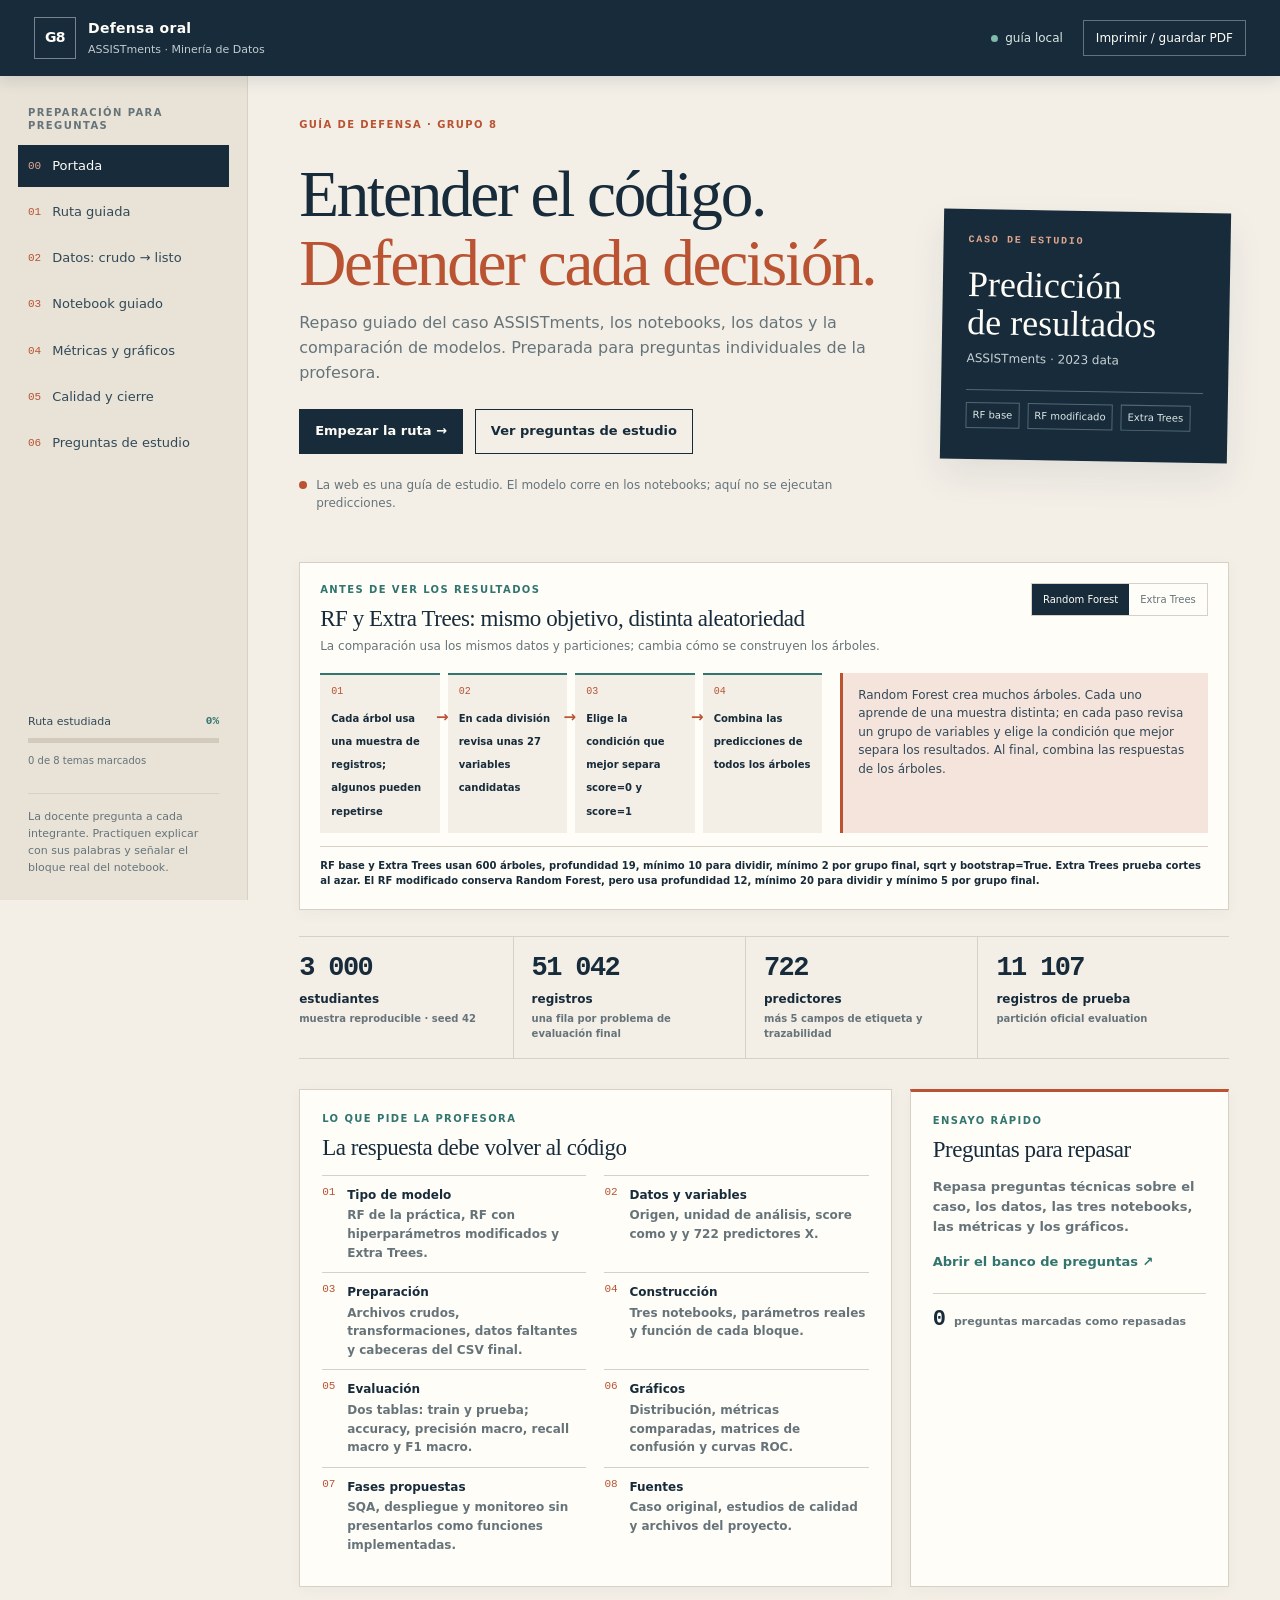
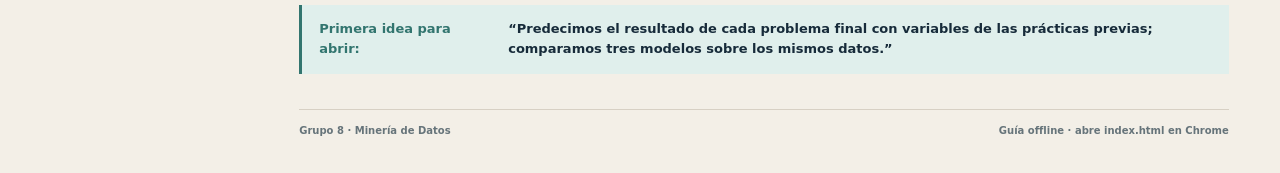
==== commit afaf00b5: "docs: simplificar guia y mejorar navegacion de codigo" ====
--- a/basura/index.html
+++ b/basura/index.html
@@ -6,7 +6,7 @@
   <meta name="theme-color" content="#172b3a">
   <meta name="description" content="Guía interactiva para preparar la defensa oral del proyecto ASSISTments del Grupo 8.">
   <title>Defensa oral · ASSISTments · Grupo 8</title>
-  <link rel="stylesheet" href="css/guia.css?v=20261109-9">
+  <link rel="stylesheet" href="css/guia.css?v=20261109-10">
 </head>
 <body>
   <header class="topbar">
@@ -64,7 +64,7 @@
         <section class="algorithm-primer" aria-labelledby="algorithmPrimerTitle">
           <div class="algorithm-primer-heading"><div><div class="panel-kicker">ANTES DE VER LOS RESULTADOS</div><h2 id="algorithmPrimerTitle">RF y Extra Trees: mismo objetivo, distinta aleatoriedad</h2><p>La comparación usa los mismos datos y particiones; cambia cómo se construyen los árboles.</p></div><div class="algorithm-toggle" role="tablist" aria-label="Comparar algoritmos"><button class="active" data-algorithm="rf" type="button">Random Forest</button><button data-algorithm="et" type="button">Extra Trees</button></div></div>
           <div class="algorithm-primer-body"><div id="algorithmDiagram" class="algorithm-diagram"></div><div id="algorithmPrimerText" class="algorithm-primer-text"></div></div>
-          <div class="shared-model-note"><b>En esta réplica:</b> ambos usan 600 árboles, max_depth=19, min_samples_split=10, min_samples_leaf=2, max_features=sqrt, bootstrap=True y random_state=42. El segundo RF cambia profundidad a 12, split a 20 y leaf a 5.</div>
+          <div class="shared-model-note"><b>RF base y Extra Trees usan 600 árboles, profundidad 19, mínimo 10 para dividir, mínimo 2 por grupo final, sqrt y bootstrap=True. Extra Trees prueba cortes al azar. El RF modificado conserva Random Forest, pero usa profundidad 12, mínimo 20 para dividir y mínimo 5 por grupo final.</div>
         </section>
         <div class="stat-strip" id="statGrid"></div>
         <div class="home-columns">
@@ -127,10 +127,11 @@
             <div class="notebook-cell-heading"><div><span class="cell-in-prompt" id="codeCellNumber">In [ ]</span><h2 id="codeCellTitle"></h2></div><button class="mark-cell" id="markNotebookCell" type="button">Marcar repasada ✓</button></div>
             <p id="codeCellExplanation" class="cell-purpose"></p>
             <div class="code-pointer" aria-live="polite"><span class="code-pointer-arrow" aria-hidden="true">↓</span><div><b>ESTA ETAPA SE SEÑALA EN EL CÓDIGO</b><p id="codePointerText"></p></div></div>
+            <nav class="code-step-nav" aria-label="Avanzar por los pasos del código"><button id="prevExplainTop" type="button">← Paso anterior</button><span id="explainTopCount" aria-live="polite">Paso 1 de 1</span><button id="nextExplainTop" type="button">Paso siguiente →</button></nav>
             <div class="cell-code-head"><span>CÓDIGO FUENTE · CELDA DEL NOTEBOOK</span><div class="cell-tools"><label class="cell-search">Buscar<input id="cellSearch" type="search" placeholder="texto dentro de esta celda" aria-label="Buscar en el código"></label><button class="copy-button" id="copyNotebookCell" type="button">Copiar celda</button><span class="source-code-label">Código fuente del notebook principal</span></div></div>
             <div class="notebook-code-scroll" id="notebookCode" aria-label="Código fuente completo de la celda"></div>
             <div class="cell-coach-layout">
-              <section class="cell-coach"><div class="panel-kicker">PASO ACTUAL DEL CÓDIGO</div><h3 id="selectedStepTitle"></h3><p id="selectedStepText"></p><div class="coach-step-controls"><button id="prevExplain" type="button">← Subpaso anterior</button><span id="explainStepCount"></span><button id="nextExplain" type="button">Siguiente subpaso →</button></div></section>
+              <section class="cell-coach"><div class="panel-kicker">PASO ACTUAL DEL CÓDIGO</div><h3 id="selectedStepTitle"></h3><p id="selectedStepText"></p><div class="coach-step-controls"><button id="prevExplain" type="button">← Paso anterior</button><span id="explainStepCount"></span><button id="nextExplain" type="button">Paso siguiente →</button></div></section>
               <div class="cell-substeps"><div class="panel-kicker">SUBPASOS DE ESTA CELDA</div><nav class="cell-step-list" id="explanationSteps" aria-label="Subpasos de explicación de la celda"></nav></div>
             </div>
             <div class="code-source-note">Este panel presenta el código del archivo .ipynb y una explicación por pasos. No ejecuta Python ni genera resultados nuevos.</div>
@@ -142,7 +143,7 @@
           <div><b>Random Forest de la práctica</b><span>Carga datos, construye X/y, entrena, evalúa e infiere.</span></div>
           <div><b>Comparación</b><span>Compara RF base, RF modificado y Extra Trees.</span></div>
         </div>
-        <div class="parameter-guide-static" id="parameterGuide"><div class="panel-kicker">DENTRO DEL MODELADO · SIN CAMBIAR LA CORRIDA</div><h2>Qué controla cada ajuste y qué ocurre si sube o baja</h2><p>Estos son efectos esperables en árboles; no son resultados medidos ni controles para reentrenar. La comparación real está en las tablas de métricas.</p><div class="parameter-guide-grid"><article><b>n_estimators · número de árboles</b><p>Si sube, se combinan más árboles: el voto puede estabilizarse, pero aumenta tiempo y memoria. Si baja, el ajuste es más rápido y puede variar más.</p></article><article><b>max_depth · profundidad máxima</b><p>Si sube, cada árbol puede aprender reglas más detalladas y también ajustarse demasiado a train. Si baja, se simplifica y puede dejar patrones sin aprender.</p></article><article><b>min_samples_split · mínimo para dividir</b><p>Si sube, más nodos se quedan sin dividir: baja la complejidad y podría aparecer subajuste. Si baja, se permiten más cortes y reglas más específicas.</p></article><article><b>min_samples_leaf · mínimo por hoja</b><p>Si sube, cada hoja agrupa más registros y las predicciones se suavizan; puede perder casos pequeños. Si baja, se capturan grupos pequeños, con más riesgo de sobreajuste.</p></article><article><b>max_features · variables candidatas por corte</b><p>Con <code>sqrt</code> se consideran aproximadamente la raíz del total de predictores en cada corte. Si se consideran más, los árboles pueden parecerse más y aumenta el trabajo por división; si se consideran menos, aumenta su diversidad.</p></article><article><b>bootstrap · muestreo con reemplazo</b><p>En esta corrida está en <code>True</code>: cada árbol aprende de una muestra con reemplazo. Si se pone <code>False</code>, usa el conjunto de entrenamiento completo por árbol y cambia la diversidad del ensamble.</p></article><article><b>random_state · semilla</b><p><code>42</code> fija las decisiones aleatorias para repetir la corrida. Cambiarla puede cambiar resultados por la aleatoriedad; no hace que el modelo sea mejor por sí sola.</p></article><article><b>n_jobs · núcleos de cálculo</b><p><code>-1</code> permite usar los núcleos disponibles y puede reducir tiempo de ejecución. Cambiarlo afecta el paralelismo, no el diseño de las reglas del árbol.</p></article></div><div class="tree-vocabulary"><div class="panel-kicker">CÓMO LEER UNA REGLA DEL ÁRBOL</div><div class="tree-vocab-grid"><div><b>Nodo</b><span>Punto donde se evalúa una condición sobre una variable.</span></div><div><b>Corte</b><span>La condición que divide los registros. Ejemplo didáctico: <code>action_correct_response ≤ 12.5</code>.</span></div><div><b>Rama</b><span>Camino que sigue cada grupo según cumpla o no la condición.</span></div><div><b>Hoja</b><span>Extremo del árbol que entrega la clase y su probabilidad estimada.</span></div></div><small>El ejemplo de corte es solo para entender la regla; no se afirma que sea un nodo concreto del bosque entrenado.</small></div></div>
+        <div class="parameter-guide-static" id="parameterGuide"><div class="panel-kicker">DENTRO DEL MODELADO · SIN CAMBIAR LA CORRIDA</div><h2>Qué controla cada ajuste y qué ocurre si sube o baja</h2><p>Estos son efectos esperables en árboles; no son resultados medidos ni controles para reentrenar. La comparación real está en las tablas de métricas.</p><div class="parameter-guide-grid"><article><b>n_estimators · número de árboles</b><p>Si sube, se combinan más árboles y la respuesta suele ser más estable, pero tarda más y usa más memoria. Si baja, termina antes y puede variar más entre corridas.</p></article><article><b>max_depth · profundidad máxima</b><p>Indica cuántas decisiones seguidas puede tomar cada árbol. Si sube, aprende reglas más detalladas y puede ajustarse demasiado a train; si baja, el árbol se simplifica y puede dejar patrones sin aprender.</p></article><article><b>min_samples_split · mínimo para dividir</b><p>Es cuántos registros necesita un nodo para poder dividirse. Con 10, puede dividirse desde 10 registros; con 20, necesita 20. Si sube, los árboles hacen menos divisiones; si baja, pueden crear reglas más detalladas.</p></article><article><b>min_samples_leaf · mínimo por hoja</b><p>Es el mínimo de registros que debe quedar en cada grupo final. Con 5, cada hoja reúne al menos 5 registros. Si sube, el árbol se simplifica; si baja, puede aprender grupos pequeños y ajustarse demasiado.</p></article><article><b>max_features · variables que revisa en cada pregunta</b><p>Con <code>sqrt</code>, cada división revisa cerca de 27 de los 722 predictores. Revisar más puede hacer que los árboles se parezcan más; revisar menos suele hacerlos más distintos.</p></article><article><b>bootstrap · muestreo con reemplazo</b><p>Está en <code>True</code>: cada árbol recibe una muestra del entrenamiento; un registro puede repetirse y otro quedar fuera. En <code>False</code>, cada árbol usa todos los registros de entrenamiento.</p></article><article><b>random_state · semilla</b><p><code>42</code> fija las decisiones aleatorias para repetir la corrida. Cambiarla puede cambiar resultados por la aleatoriedad; no hace que el modelo sea mejor por sí sola.</p></article><article><b>n_jobs · núcleos de cálculo</b><p><code>-1</code> permite usar los núcleos disponibles y puede reducir tiempo de ejecución. Cambiarlo afecta el paralelismo, no el diseño de las reglas del árbol.</p></article></div><div class="tree-vocabulary"><div class="panel-kicker">CÓMO LEER UNA REGLA DEL ÁRBOL</div><div class="tree-vocab-grid"><div><b>Nodo</b><span>Lugar del árbol donde se hace una pregunta sobre una variable.</span></div><div><b>Corte</b><span>El límite de una pregunta. Ejemplo: ¿action_correct_response ≤ 12,5? Los registros que cumplen van por un lado; los demás, por el otro.</span></div><div><b>Rama</b><span>Camino que sigue el registro según la respuesta a cada pregunta.</span></div><div><b>Hoja</b><span>Grupo final del árbol; allí se asigna el resultado estimado.</span></div></div><small>El ejemplo de corte es solo para entender la regla; no se afirma que sea un nodo concreto del bosque entrenado.</small></div></div>
       </section>
 
       <section class="view" data-view="resultados" id="resultados" hidden>
@@ -152,22 +153,22 @@
           <article class="surface-panel"><div class="panel-kicker">TABLA · ENTRENAMIENTO</div><h2>Métricas sobre train</h2><p>Describe el ajuste del modelo sobre los registros que usó para aprender.</p><div class="table-scroll"><table class="metric-table"><thead><tr><th>Algoritmo</th><th>Accuracy</th><th>Precisión*</th><th>Recall*</th><th>F1-score*</th></tr></thead><tbody id="trainMetricRows"></tbody></table></div></article>
           <article class="surface-panel"><div class="panel-kicker">TABLA · EVALUACIÓN / PRUEBA</div><h2>Métricas sobre evaluation</h2><p>Describe los registros reservados para evaluar el modelo.</p><div class="table-scroll"><table class="metric-table"><thead><tr><th>Algoritmo</th><th>Accuracy</th><th>Precisión*</th><th>Recall*</th><th>F1-score*</th></tr></thead><tbody id="evaluationMetricRows"></tbody></table></div></article>
         </div>
-        <p class="table-legend"><b>* Promedio macro:</b> calcula la métrica por separado para score=0 y score=1 y luego promedia ambas clases con el mismo peso. No es una prueba de significancia estadística.</p>
+        <p class="table-legend"><b>* Promedio macro:</b> calcula la medida para score=0 y score=1 por separado y luego promedia ambos resultados con el mismo peso.</p>
         <div class="results-tables-grid metric-explanation-grid">
-          <article class="surface-panel"><div class="panel-kicker">LECTURA TÉCNICA · 1/4</div><h2>Accuracy</h2><p>De todos los registros, ¿qué proporción clasificó correctamente? En el RF base de evaluation: (2 526 + 5 273) / 11 107 = <b>0,7022</b>. No muestra por sí sola qué clase se equivoca.</p></article>
-          <article class="surface-panel"><div class="panel-kicker">LECTURA TÉCNICA · 2/4</div><h2>Precisión macro*</h2><p>Para cada clase, divide los aciertos predichos de esa clase entre todas sus predicciones; luego promedia ambas clases. RF base: (0,6604 + 0,7241) / 2 = <b>0,6923</b>. Responde qué tan confiables son las etiquetas predichas.</p></article>
-          <article class="surface-panel"><div class="panel-kicker">LECTURA TÉCNICA · 3/4</div><h2>Recall macro*</h2><p>Para cada clase, divide los casos reales correctamente encontrados entre todos los casos reales; luego promedia. RF base: (0,5570 + 0,8023) / 2 = <b>0,6797</b>. El recall específico de score=0 es 0,5570, distinto del macro.</p></article>
-          <article class="surface-panel"><div class="panel-kicker">LECTURA TÉCNICA · 4/4</div><h2>F1-score macro*</h2><p>Calcula F1 para score=0 y score=1 y promedia los dos valores. RF base: (0,6043 + 0,7612) / 2 = <b>0,6828</b>. Resume el equilibrio entre precisión y recall por clase.</p></article>
+          <article class="surface-panel"><div class="panel-kicker">EN PALABRAS SIMPLES · 1/4</div><h2>Accuracy</h2><p>De todos los registros, ¿en cuántos acertó? El RF base acertó <b>7 799 de 11 107</b>: <b>70,22 %</b>. <b>Para decirlo:</b> “Acertó en unos 70 de cada 100 registros”.</p></article>
+          <article class="surface-panel"><div class="panel-kicker">EN PALABRAS SIMPLES · 2/4</div><h2>Precisión macro*</h2><p>Cuando predice 0 o 1, ¿cuántas veces acierta? Se calcula para cada clase y se promedian los dos resultados. RF base: <b>69,23 %</b> (66,04 % para score=0 y 72,41 % para score=1). <b>Para decirlo:</b> “Sus predicciones fueron correctas cerca de 69 de cada 100 veces, promediando las clases”.</p></article>
+          <article class="surface-panel"><div class="panel-kicker">EN PALABRAS SIMPLES · 3/4</div><h2>Recall macro*</h2><p>De los casos que realmente eran 0 o 1, ¿cuántos encontró? El promedio del RF base es <b>67,97 %</b>. Para score=0 encontró <b>55,70 %</b> (2 526 de 4 535); para score=1, 80,23 %. <b>Para decirlo:</b> “Encontró 68 de cada 100 casos reales en promedio, pero detectó menos no éxitos”.</p></article>
+          <article class="surface-panel"><div class="panel-kicker">EN PALABRAS SIMPLES · 4/4</div><h2>F1-score macro*</h2><p>Resume precisión y recall en un valor para cada clase y luego promedia. RF base: <b>68,28 %</b> (60,43 % para score=0 y 76,12 % para score=1). <b>Para decirlo:</b> “El equilibrio promedio entre precisión y recall fue de 68 %”.</p></article>
         </div>
         <div class="answer-note"><b>Train vs. evaluation:</b> las métricas de train describen registros usados para ajustar el modelo; evaluation describe registros reservados. RF base pasó de accuracy 0,8347 en train a 0,7022 en evaluation. La diferencia muestra menor rendimiento en registros reservados, pero no identifica por sí sola la causa; además, 31 estudiantes aparecen en ambas particiones.</div>
-        <div class="surface-panel metric-chart-section"><div class="panel-kicker">GRÁFICO COMPARATIVO · VALORES FIJOS DEL NOTEBOOK</div><div class="chart-head"><div><h2>Entrenamiento y evaluación, juntos</h2><p>Elige una de las cuatro métricas de las tablas. Las barras muestran los valores ya calculados en las corridas; no vuelven a entrenar ni simulan otros resultados.</p></div><select id="reportedMetricSelect" aria-label="Elegir métrica de comparación"><option value="accuracy">Accuracy</option><option value="pm">Precisión macro</option><option value="rm">Recall macro</option><option value="fm">F1-score macro</option></select></div><div id="reportedMetricChart" class="reported-metric-chart"></div><div id="reportedMetricExplanation" class="chart-caption"></div><div class="reported-legend"><span><i class="legend-train"></i>Entrenamiento</span><span><i class="legend-eval"></i>Evaluación</span></div></div>
+        <div class="surface-panel metric-chart-section"><div class="panel-kicker">GRÁFICO COMPARATIVO · VALORES DEL NOTEBOOK</div><div class="chart-head"><div><h2>Entrenamiento y prueba</h2><p>Elige una métrica. Para cada modelo, compara la barra de entrenamiento con la de prueba. Un valor más alto suele ser mejor; una diferencia grande entre barras muestra que el rendimiento cambió en registros reservados.</p></div><select id="reportedMetricSelect" aria-label="Elegir métrica de comparación"><option value="accuracy">Accuracy</option><option value="pm">Precisión macro</option><option value="rm">Recall macro</option><option value="fm">F1-score macro</option></select></div><div id="reportedMetricChart" class="reported-metric-chart"></div><div id="reportedMetricExplanation" class="chart-caption"></div><div class="reported-legend"><span><i class="legend-train"></i>Entrenamiento</span><span><i class="legend-eval"></i>Prueba</span></div></div>
         <div class="results-tables-grid extra-figures-grid">
-          <article class="surface-panel"><div class="panel-kicker">GRÁFICA DEL NOTEBOOK RF</div><h2>Distribución de <code>score</code></h2><p>Cuenta cuántos registros tienen resultado no exitoso (0) y exitoso (1). Esta figura describe la composición de los datos, no el desempeño del modelo.</p><div id="classDistributionFigure" class="class-distribution-figure"></div><p class="chart-caption">Se muestran las cantidades de train y evaluation que el código conserva de <code>source_split</code>.</p></article>
-          <article class="surface-panel"><div class="panel-kicker">GRÁFICA DEL NOTEBOOK RF</div><h2>Variables con mayor importancia</h2><p>El Random Forest ordena predictores según cuánto contribuyen a sus divisiones. Una importancia alta indica uso en los árboles, no causa ni efecto sobre el aprendizaje.</p><div id="featureImportanceFigure" class="feature-importance-figure"></div><p class="chart-caption">RF de la práctica · principales variables calculadas por el notebook.</p></article>
-        </div>
-        <article class="surface-panel confusion-figure-panel"><div class="panel-kicker">MATRICES DEL NOTEBOOK COMPARATIVO · EVALUATION</div><h2>Tres matrices de confusión</h2><p>Filas = clase real; columnas = clase predicha. La diagonal contiene aciertos y las otras dos celdas contienen errores.</p><div id="reportedConfusionMatrices" class="reported-confusion-grid"></div><div class="matrix-key"><div><b>Real 0 → predicho 0</b><span>Detectó correctamente un resultado no exitoso.</span></div><div><b>Real 0 → predicho 1</b><span>Omitió un resultado no exitoso.</span></div><div><b>Real 1 → predicho 0</b><span>Falsa alerta: el resultado real era exitoso.</span></div><div><b>Real 1 → predicho 1</b><span>Clasificó correctamente un resultado exitoso.</span></div></div><p class="chart-caption"><b>RF práctica:</b> detectó 2 526 de 4 535 registros score=0 y omitió 2 009; además, generó 1 299 falsas alertas.</p></article>
-        <figure class="source-roc-figure"><div class="panel-kicker">CURVAS ROC DEL NOTEBOOK COMPARATIVO</div><h2>Discriminación de la clase score=0</h2><img src="assets/curvas_roc_train_prueba.png" alt="Curvas ROC originales para score igual a cero; panel izquierdo entrenamiento y panel derecho evaluación"><figcaption><b>Eje X:</b> tasa de falsos positivos. <b>Eje Y:</b> tasa de verdaderos positivos para score=0. Cada punto corresponde a un umbral; la diagonal es el azar. Una curva más cercana a la esquina superior izquierda discrimina mejor. <b>AUC:</b> resume la curva completa y no significa porcentaje de exactitud.<br><br>AUC en entrenamiento: RF práctica 0,9165; RF modificado 0,8269; Extra Trees 0,8246. AUC en evaluación: 0,7528; 0,7489; 0,7340, respectivamente.</figcaption></figure>
-        <div class="results-conclusion"><b>Qué decir:</b> en esta partición el RF de la práctica obtuvo los valores más altos de las cuatro métricas de evaluación: accuracy 0,7022, precisión macro 0,6923, recall macro 0,6797 y F1 macro 0,6828. La matriz muestra además que su recall específico de score=0 fue 2 526/4 535 (55,70 %). La evaluación comparte 31 estudiantes con train, así que no prueba rendimiento en estudiantes completamente nuevos.</div>
+          <article class="surface-panel"><div class="panel-kicker">GRÁFICA DEL NOTEBOOK RF</div><h2>Distribución de <code>score</code></h2><p>Las barras cuentan cuántos registros son no exitosos (0) y exitosos (1), separados por train y prueba. Describe los datos; no mide aciertos del modelo.</p><div id="classDistributionFigure" class="class-distribution-figure"></div><p class="chart-caption"><b>Qué decir:</b> “La figura muestra cuántos casos de cada clase hay en cada partición antes de interpretar el rendimiento”.</p></article>
+          <article class="surface-panel"><div class="panel-kicker">GRÁFICA DEL NOTEBOOK RF</div><h2>Variables con mayor importancia</h2><p>Las barras más largas son las variables que el RF usó más para separar los resultados. Indican uso dentro del modelo; no prueban que una variable cause el éxito o el fracaso.</p><div id="featureImportanceFigure" class="feature-importance-figure"></div><p class="chart-caption"><b>Qué decir:</b> “Estas son las variables más utilizadas por el modelo; importancia no significa causa”.</p></article>
+        </div>
+        <article class="surface-panel confusion-figure-panel"><div class="panel-kicker">MATRICES DEL NOTEBOOK COMPARATIVO · EVALUATION</div><h2>Tres matrices de confusión</h2><p>Cada fila es lo que pasó realmente; cada columna es lo que predijo el modelo. Verde en la diagonal = acierto. Naranja fuera de la diagonal = error.</p><div id="reportedConfusionMatrices" class="reported-confusion-grid"></div><div class="matrix-key"><div><b>Real 0 → predicho 0</b><span>Detectó correctamente un resultado no exitoso.</span></div><div><b>Real 0 → predicho 1</b><span>Omitió un resultado no exitoso.</span></div><div><b>Real 1 → predicho 0</b><span>Falsa alerta: el resultado real era exitoso.</span></div><div><b>Real 1 → predicho 1</b><span>Clasificó correctamente un resultado exitoso.</span></div></div><p class="chart-caption"><b>RF práctica:</b> detectó 2 526 de 4 535 registros score=0 y omitió 2 009; además, generó 1 299 falsas alertas.</p></article>
+        <figure class="source-roc-figure"><div class="panel-kicker">CURVAS ROC DEL NOTEBOOK COMPARATIVO</div><h2>¿Cómo detecta score=0 con distintos umbrales?</h2><img src="assets/curvas_roc_train_prueba.png" alt="Curvas ROC de score igual a cero; panel izquierdo entrenamiento y panel derecho evaluación"><figcaption><b>Eje X:</b> falsas alertas. <b>Eje Y:</b> proporción de casos score=0 que encontró el modelo. Cada punto prueba un umbral distinto; la diagonal equivale al azar. Una curva más alta y hacia la izquierda suele ser mejor. <b>AUC</b> resume qué tan bien separa las clases al cambiar el umbral. 0,5 equivale al azar y 1 a separación perfecta. RF base obtuvo 0,7528: separa mejor que el azar, pero no perfectamente; no significa 75,28 % de aciertos.<br><br><b>Qué decir:</b> “En prueba, el RF base separó score=0 mejor que las otras dos corridas (AUC 0,7528), aunque eso no es su accuracy ni significa que encuentre todos los no éxitos”.</figcaption></figure>
+        <div class="results-conclusion"><b>Qué decir:</b> en esta partición el RF de la práctica obtuvo los valores más altos de las cuatro métricas de evaluación: accuracy 0,7022, precisión macro 0,6923, recall macro 0,6797 y F1 macro 0,6828. La matriz muestra además que su recall específico de score=0 fue 2 526/4 535 (55,70 %). La prueba comparte 31 estudiantes con train; por eso no demuestra cómo funcionaría con alumnos completamente nuevos.</div>
       </section>
 
       <section class="view" data-view="preguntas" id="preguntas" hidden>
@@ -193,9 +194,9 @@
     </main>
   </div>
   <div id="toast" role="status" aria-live="polite"></div>
-  <script src="js/contenido.js?v=20261109-9"></script>
-  <script src="js/notebooks.js?v=20261109-9"></script>
-  <script src="js/etapas_notebooks.js?v=20261109-9"></script>
-  <script src="js/guia.js?v=20261109-9"></script>
+  <script src="js/contenido.js?v=20261109-10"></script>
+  <script src="js/notebooks.js?v=20261109-10"></script>
+  <script src="js/etapas_notebooks.js?v=20261109-10"></script>
+  <script src="js/guia.js?v=20261109-10"></script>
 </body>
 </html>
--- a/basura/css/guia.css
+++ b/basura/css/guia.css
@@ -226,7 +226,7 @@
 .cell-search input { width: 145px; border: 1px solid #647781; background: #172b3a; color: white; padding: 5px 7px; font: 10px var(--mono); }
 .cell-tools .copy-button { color: #f4efe6; border-color: #647781; font-size: 10px; }
 .run-cell { padding: 7px 9px; font-size: 10px; white-space: nowrap; }
-.notebook-code-scroll { max-height: 560px; overflow: auto; background: #172b3a; color: #e9eee9; padding: 9px 0; font: 11px/1.58 var(--mono); tab-size: 4; }
+.notebook-code-scroll { max-height: 560px; overflow: auto; background: #172b3a; color: #e9eee9; padding: 9px 0; font: 11px/1.42 var(--mono); tab-size: 4; }
 .notebook-code-line { min-height: 17px; display: grid; grid-template-columns: 44px minmax(max-content,1fr); padding-right: 12px; white-space: pre; }
 .notebook-code-line code { color: inherit; font: inherit; white-space: pre; }
 .line-number { text-align: right; padding-right: 10px; user-select: none; color: #71848b; border-right: 1px solid #334a55; margin-right: 11px; }
@@ -731,3 +731,10 @@
 @media(max-width:900px){.stage-guide-heading{flex-direction:column}.stage-guide-stamp{margin-top:-5px}.stage-detail-top{flex-direction:column}.stage-source-ref{flex-basis:auto;width:100%}}
 @media(max-width:600px){.notebook-stage-guide{padding:13px}.notebook-stage-nav{grid-template-columns:1fr 1fr;top:76px;padding:7px}.stage-nav-center{grid-column:1/-1;grid-row:1;grid-template-columns:1fr auto}.stage-nav-center label{grid-column:1/-1}.stage-nav-center select{grid-column:1}.stage-nav-center>span{grid-column:2;grid-row:2}.notebook-stage-nav .button{text-align:center}.stage-io-grid{grid-template-columns:1fr}.stage-extra-card{grid-column:auto}.stage-guide-heading h2{font-size:19px}.stage-detail-top h3{font-size:19px}}
 @media print{.notebook-stage-guide,.stage-io-card{break-inside:avoid;box-shadow:none}.notebook-stage-nav{display:none}}
+.code-step-nav{position:sticky;top:132px;z-index:24;display:flex;align-items:center;justify-content:space-between;gap:12px;margin:0 0 8px;padding:7px 10px;background:var(--surface);border:1px solid var(--line);box-shadow:0 4px 12px rgba(23,43,58,.10)}
+.code-step-nav button{border:1px solid var(--line);background:var(--surface);color:var(--ink);padding:7px 10px;font-size:11px;font-weight:700;cursor:pointer;white-space:nowrap}
+.code-step-nav button:last-child{background:var(--ink);border-color:var(--ink);color:var(--surface)}
+.code-step-nav button:disabled{opacity:.45;cursor:default}
+.code-step-nav span{overflow:hidden;text-overflow:ellipsis;white-space:nowrap;color:var(--muted);font:10px var(--mono);text-align:center}
+@media(max-width:600px){.code-step-nav{top:166px;gap:5px;padding:6px}.code-step-nav button{padding:7px 6px;font-size:10px}.code-step-nav span{font-size:9px}.notebook-code-scroll{font-size:11px;line-height:1.4}}
+@media print{.code-step-nav{display:none}}
